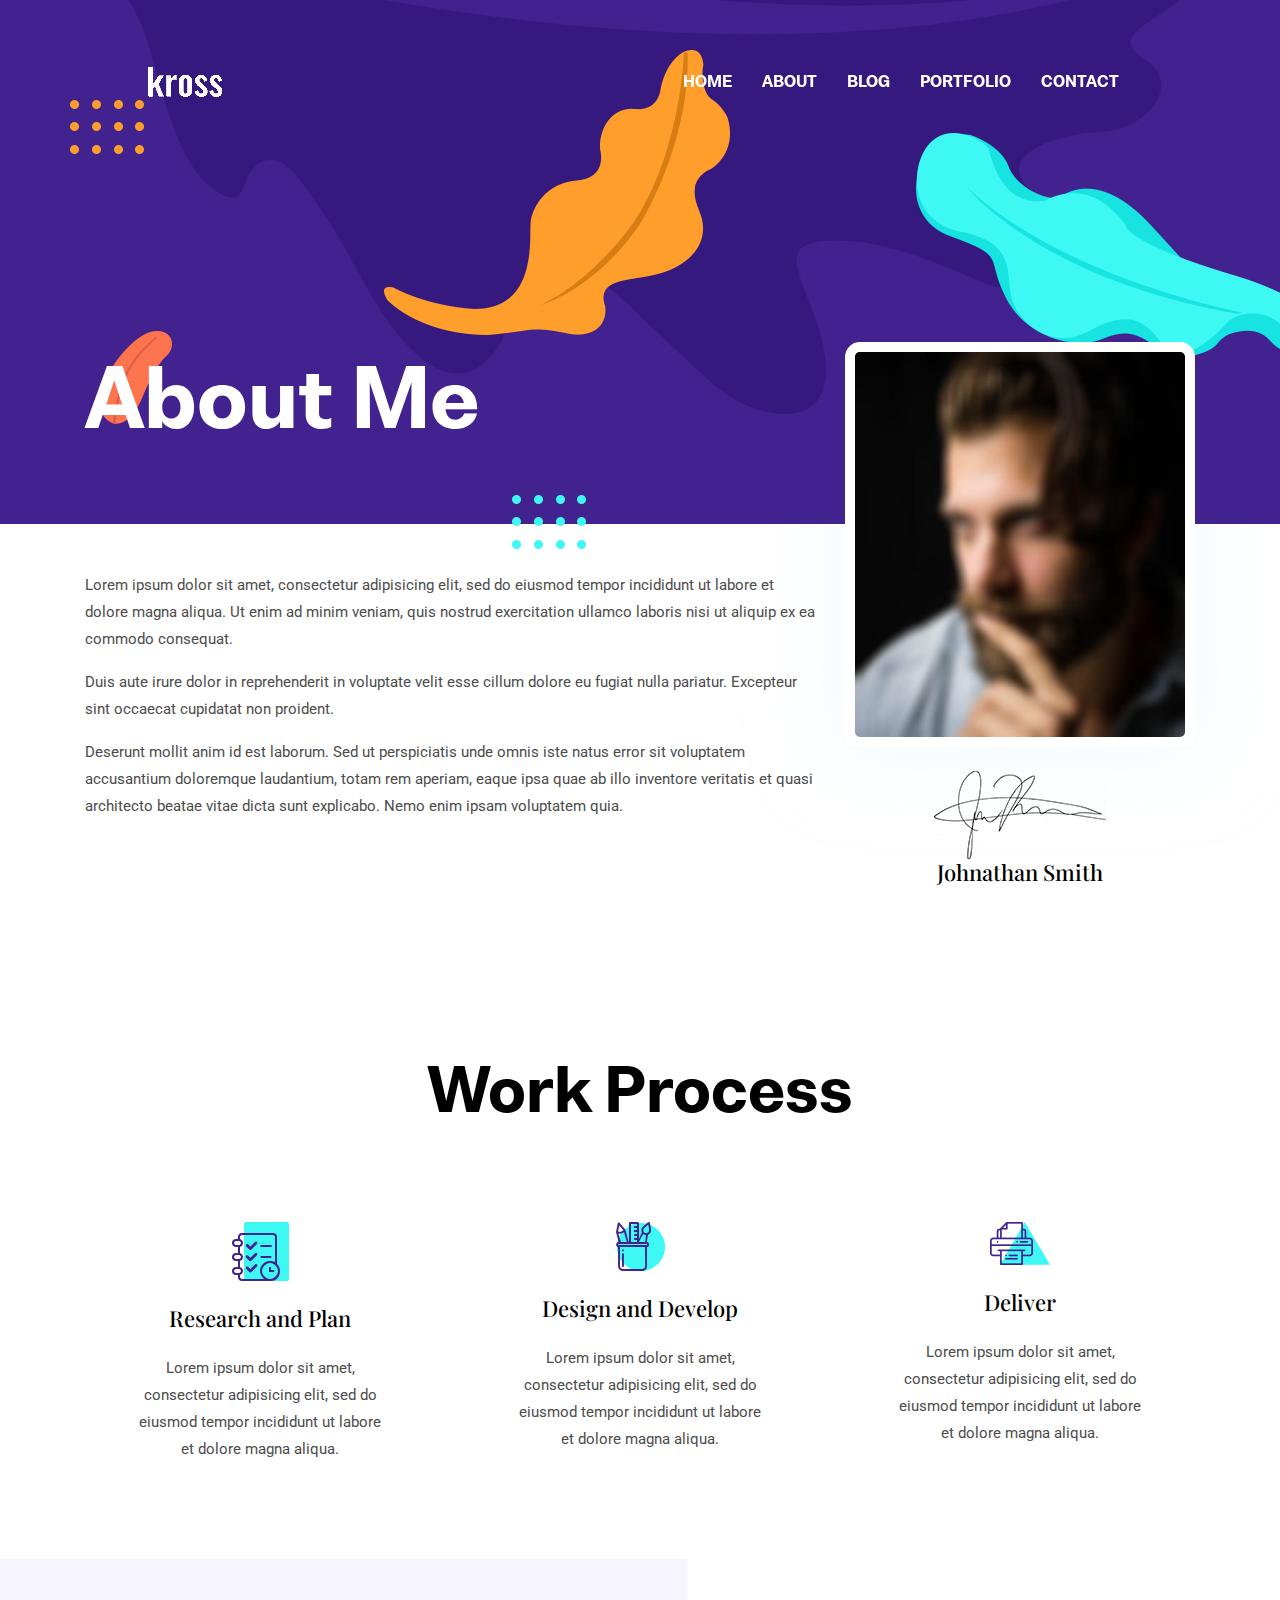
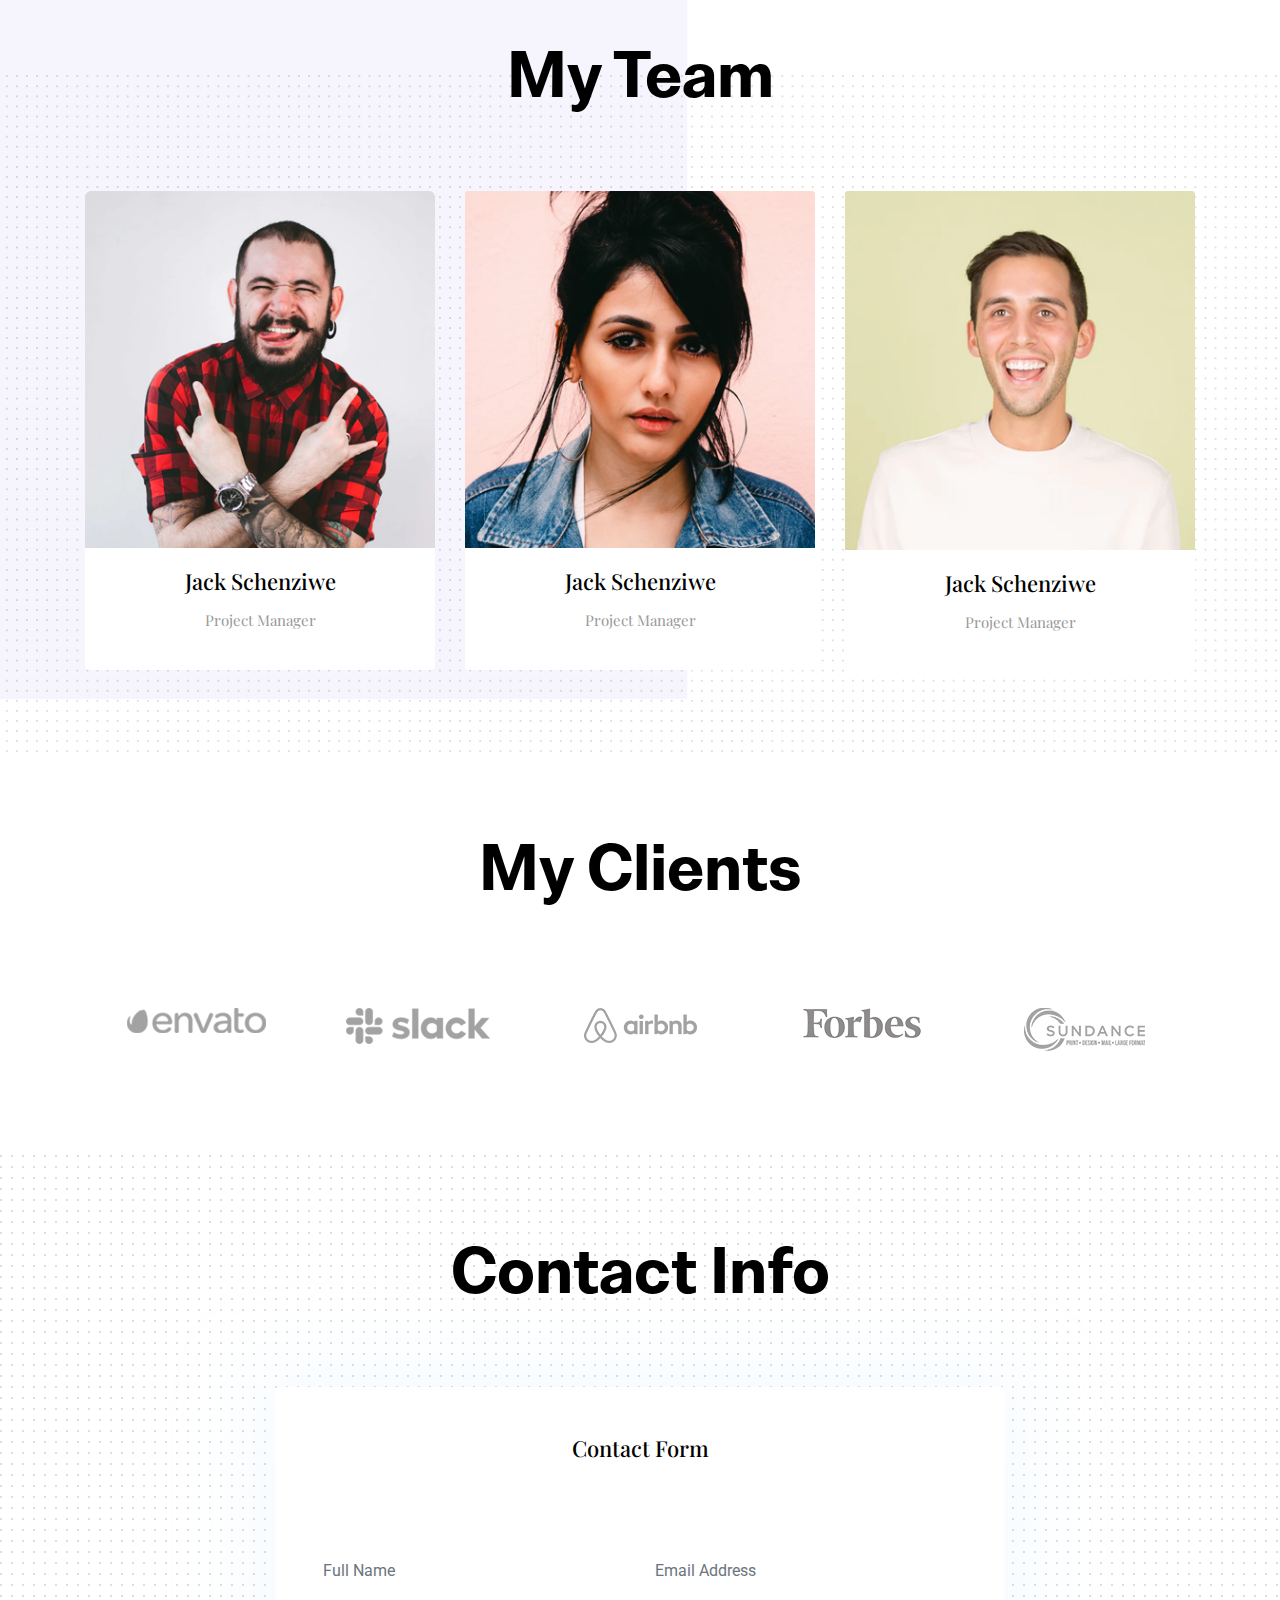
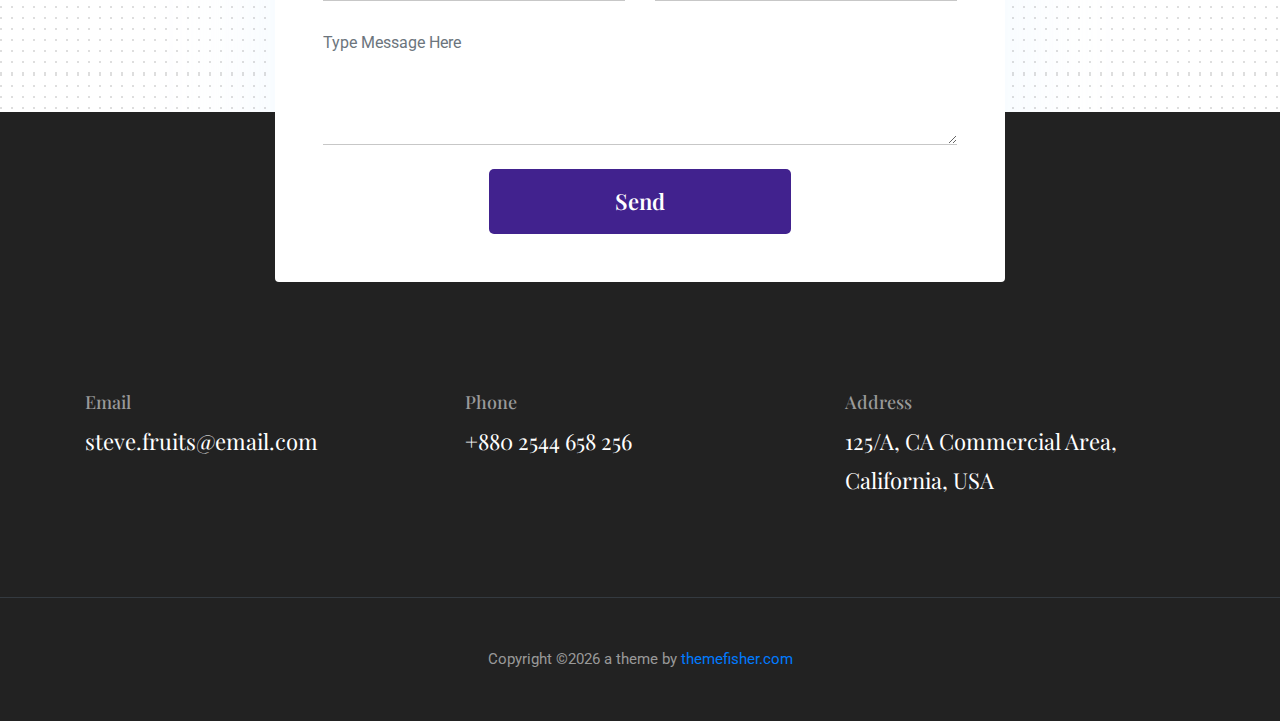
==== about.html @ 5eff5958 "v3" ====
<!DOCTYPE html>
<html lang="zxx">

<head>
  <meta charset="utf-8">
  <title>Portfolio Template</title>

  <!-- mobile responsive meta -->
  <meta name="viewport" content="width=device-width, initial-scale=1">
  <meta name="viewport" content="width=device-width, initial-scale=1, maximum-scale=1">
  
  <!-- ** Plugins Needed for the Project ** -->
  <!-- Bootstrap -->
  <link rel="stylesheet" href="plugins/bootstrap/bootstrap.min.css">
  <!-- slick slider -->
  <link rel="stylesheet" href="plugins/slick/slick.css">
  <!-- themefy-icon -->
  <link rel="stylesheet" href="plugins/themify-icons/themify-icons.css">

  <!-- Main Stylesheet -->
  <link href="css/style.css" rel="stylesheet">
  
  <!--Favicon-->
  <link rel="shortcut icon" href="images/favicon.ico" type="image/x-icon">
  <link rel="icon" href="images/favicon.ico" type="image/x-icon">

</head>

<body>
  

<header class="navigation fixed-top">
  <nav class="navbar navbar-expand-lg navbar-dark">
    <a class="navbar-brand font-tertiary h3" href="index.html"><img src="images/logo.png" alt="Myself"></a>
    <button class="navbar-toggler" type="button" data-toggle="collapse" data-target="#navigation"
      aria-controls="navigation" aria-expanded="false" aria-label="Toggle navigation">
      <span class="navbar-toggler-icon"></span>
    </button>

    <div class="collapse navbar-collapse text-center" id="navigation">
      <ul class="navbar-nav ml-auto">
        <li class="nav-item active">
          <a class="nav-link" href="index.html">Home</a>
        </li>
        <li class="nav-item">
          <a class="nav-link" href="about.html">about</a>
        </li>
        <li class="nav-item">
          <a class="nav-link" href="blog.html">Blog</a>
        </li>
        <li class="nav-item">
          <a class="nav-link" href="portfolio.html">Portfolio</a>
        </li>
        <li class="nav-item">
          <a class="nav-link" href="contact.html">Contact</a>
        </li>
      </ul>
    </div>
  </nav>
</header>

<!-- page title -->
<section class="page-title-alt bg-primary position-relative">
  <div class="container">
    <div class="row">
      <div class="col-12">
        <h1 class="text-white font-tertiary">About Me</h1>
      </div>
    </div>
  </div>
  <!-- background shapes -->
  <img src="images/illustrations/leaf-bg-top.png" alt="illustrations" class="bg-shape-1 w-100">
  <img src="images/illustrations/dots-group-sm.png" alt="illustrations" class="bg-shape-2">
  <img src="images/illustrations/leaf-yellow.png" alt="illustrations" class="bg-shape-3">
  <img src="images/illustrations/leaf-orange.png" alt="illustrations" class="bg-shape-4">
  <img src="images/illustrations/dots-group-cyan.png" alt="illustrations" class="bg-shape-5">
  <img src="images/illustrations/leaf-cyan-lg.png" alt="illustrations" class="bg-shape-6">
</section>
<!-- /page title -->

<!-- about -->
<section class="section pt-5">
  <div class="container">
    <div class="row">
      <div class="col-md-8">
        <p>Lorem ipsum dolor sit amet, consectetur adipisicing elit, sed do eiusmod tempor incididunt ut labore et
          dolore magna aliqua. Ut enim ad minim veniam, quis nostrud exercitation ullamco laboris nisi ut aliquip ex ea
          commodo consequat.</p>
        <p>Duis aute irure dolor in reprehenderit in voluptate velit esse cillum dolore eu fugiat nulla pariatur.
          Excepteur sint occaecat cupidatat non proident.</p>
        <p>Deserunt mollit anim id est laborum. Sed ut perspiciatis unde omnis iste natus error sit voluptatem
          accusantium doloremque laudantium, totam rem aperiam, eaque ipsa quae ab illo inventore veritatis et quasi
          architecto beatae vitae dicta sunt explicabo. Nemo enim ipsam voluptatem quia.</p>
      </div>
      <div class="col-md-4 text-center drag-lg-top">
        <div class="shadow-down mb-4">
          <img src="images/about/author.jpg" alt="author" class="img-fluid w-100 rounded-lg border-thick border-white">
        </div>
        <img src="images/about/signature.png" alt="signature" class="img-fluid">
        <h4>Johnathan Smith</h4>
      </div>
    </div>
  </div>
</section>
<!-- /about -->

<!-- Work Process -->
<section class="section">
  <div class="container">
    <div class="row justify-content-around">
      <div class="col-lg-12 text-center">
        <h2 class="section-title">Work Process</h2>
      </div>
      <div class="col-lg-3 col-md-4 text-center hover-shadow pt-3">
        <div class="">
          <img src="images/icons/plan.png" class="mb-4" alt="icon">
          <h4 class="mb-4">Research and Plan</h4>
          <p>Lorem ipsum dolor sit amet, consectetur adipisicing elit, sed do eiusmod tempor incididunt ut labore et
            dolore magna aliqua.</p>
        </div>
      </div>
      <div class="col-lg-3 col-md-4 text-center hover-shadow pt-3">
        <img src="images/icons/design.png" class="mb-4" alt="icon">
        <h4 class="mb-4">Design and Develop</h4>
        <p>Lorem ipsum dolor sit amet, consectetur adipisicing elit, sed do eiusmod tempor incididunt ut labore et
          dolore magna aliqua.</p>
      </div>
      <div class="col-lg-3 col-md-4 text-center hover-shadow pt-3">
        <img src="images/icons/print.png" class="mb-4" alt="icon">
        <h4 class="mb-4">Deliver</h4>
        <p>Lorem ipsum dolor sit amet, consectetur adipisicing elit, sed do eiusmod tempor incididunt ut labore et
          dolore magna aliqua.</p>
      </div>
    </div>
  </div>
</section>
<!-- ./Work Process -->

<!-- team -->
<section class="section bg-cover" data-background="images/backgrounds/team-bg.png">
  <div class="container">
    <div class="row">
      <div class="col-12 text-center">
        <h2 class="section-title">My Team</h2>
      </div>
      <div class="col-md-4 col-sm-6 mb-4 mb-md-0">
        <div class="card text-center">
          <img src="images/team/member-1.png" class="card-img-top">
          <div class="card-body">
            <h4 class="card-title">Jack Schenziwe</h4>
            <p class="text-light font-secondary">Project Manager</p>
          </div>
        </div>
      </div>
      <div class="col-md-4 col-sm-6 mb-4 mb-md-0">
        <div class="card text-center">
          <img src="images/team/member-2.png" class="card-img-top">
          <div class="card-body">
            <h4 class="card-title">Jack Schenziwe</h4>
            <p class="text-light font-secondary">Project Manager</p>
          </div>
        </div>
      </div>
      <div class="col-md-4 col-sm-6 mb-4 mb-md-0">
        <div class="card text-center">
          <img src="images/team/member-3.png" class="card-img-top">
          <div class="card-body">
            <h4 class="card-title">Jack Schenziwe</h4>
            <p class="text-light font-secondary">Project Manager</p>
          </div>
        </div>
      </div>
    </div>
  </div>
</section>
<!-- /team -->

<!-- clients -->
<section class="section">
  <div class="container">
    <div class="row">
      <div class="col-12 text-center">
        <h2 class="section-title">My Clients</h2>
      </div>
    </div>
    <div class="row">
      <div class="col-12">
        <div class="client-logo-slider d-flex align-items-center">
          <a href="#" class="text-center d-block outline-0 p-4"><img class="d-unset img-fluid"
              src="images/clients-logo/client-logo-1.png" alt="client-logo"></a>
          <a href="#" class="text-center d-block outline-0 p-4"><img class="d-unset img-fluid"
              src="images/clients-logo/client-logo-2.png" alt="client-logo"></a>
          <a href="#" class="text-center d-block outline-0 p-4"><img class="d-unset img-fluid"
              src="images/clients-logo/client-logo-3.png" alt="client-logo"></a>
          <a href="#" class="text-center d-block outline-0 p-4"><img class="d-unset img-fluid"
              src="images/clients-logo/client-logo-4.png" alt="client-logo"></a>
          <a href="#" class="text-center d-block outline-0 p-4"><img class="d-unset img-fluid"
              src="images/clients-logo/client-logo-5.png" alt="client-logo"></a>
          <a href="#" class="text-center d-block outline-0 p-4"><img class="d-unset img-fluid"
              src="images/clients-logo/client-logo-1.png" alt="client-logo"></a>
          <a href="#" class="text-center d-block outline-0 p-4"><img class="d-unset img-fluid"
              src="images/clients-logo/client-logo-2.png" alt="client-logo"></a>
          <a href="#" class="text-center d-block outline-0 p-4"><img class="d-unset img-fluid"
              src="images/clients-logo/client-logo-3.png" alt="client-logo"></a>
          <a href="#" class="text-center d-block outline-0 p-4"><img class="d-unset img-fluid"
              src="images/clients-logo/client-logo-4.png" alt="client-logo"></a>
          <a href="#" class="text-center d-block outline-0 p-4"><img class="d-unset img-fluid"
              src="images/clients-logo/client-logo-5.png" alt="client-logo"></a>
        </div>
      </div>
    </div>
  </div>
</section>
<!-- /clients -->

<!-- contact -->
<section class="section section-on-footer" data-background="images/backgrounds/bg-dots.png">
  <div class="container">
    <div class="row">
      <div class="col-12 text-center">
        <h2 class="section-title">Contact Info</h2>
      </div>
      <div class="col-lg-8 mx-auto">
        <div class="bg-white rounded text-center p-5 shadow-down">
          <h4 class="mb-80">Contact Form</h4>
          <form action="#" class="row">
            <div class="col-md-6">
              <input type="text" id="name" name="name" placeholder="Full Name" class="form-control px-0 mb-4">
            </div>
            <div class="col-md-6">
              <input type="email" id="email" name="email" placeholder="Email Address" class="form-control px-0 mb-4">
            </div>
            <div class="col-12">
              <textarea name="message" id="message" class="form-control px-0 mb-4"
                placeholder="Type Message Here"></textarea>
            </div>
            <div class="col-lg-6 col-10 mx-auto">
              <button class="btn btn-primary w-100">send</button>
            </div>
          </form>
        </div>
      </div>
    </div>
  </div>
</section>
<!-- /contact -->

<!-- footer -->
<footer class="bg-dark footer-section">
  <div class="section">
    <div class="container">
      <div class="row">
        <div class="col-md-4">
          <h5 class="text-light">Email</h5>
          <p class="text-white paragraph-lg font-secondary">steve.fruits@email.com</p>
        </div>
        <div class="col-md-4">
          <h5 class="text-light">Phone</h5>
          <p class="text-white paragraph-lg font-secondary">+880 2544 658 256</p>
        </div>
        <div class="col-md-4">
          <h5 class="text-light">Address</h5>
          <p class="text-white paragraph-lg font-secondary">125/A, CA Commercial Area, California, USA</p>
        </div>
      </div>
    </div>
  </div>
  <div class="border-top text-center border-dark py-5">
    <p class="mb-0 text-light">Copyright ©<script>
        var CurrentYear = new Date().getFullYear()
        document.write(CurrentYear)
      </script> a theme by <a href="themefisher.com">themefisher.com</a></p>
  </div>
</footer>
<!-- /footer -->

<!-- jQuery -->
<script src="plugins/jQuery/jquery.min.js"></script>
<!-- Bootstrap JS -->
<script src="plugins/bootstrap/bootstrap.min.js"></script>
<!-- slick slider -->
<script src="plugins/slick/slick.min.js"></script>
<!-- filter -->
<script src="plugins/shuffle/shuffle.min.js"></script>

<!-- Main Script -->
<script src="js/script.js"></script>

</body>
</html>
---- plugins/themify-icons/themify-icons.css ----
@font-face{font-family:themify;src:url(fonts/themify.eot?-fvbane);src:url(fonts/themify.eot?#iefix-fvbane) format('embedded-opentype'),url(fonts/themify.woff?-fvbane) format('woff'),url(fonts/themify.ttf?-fvbane) format('truetype'),url(fonts/themify.svg?-fvbane#themify) format('svg');font-weight:400;font-style:normal}[class*=" ti-"],[class^=ti-]{font-family:themify;speak:none;font-style:normal;font-weight:400;font-variant:normal;text-transform:none;line-height:1;-webkit-font-smoothing:antialiased;-moz-osx-font-smoothing:grayscale}.ti-wand:before{content:"\e600"}.ti-volume:before{content:"\e601"}.ti-user:before{content:"\e602"}.ti-unlock:before{content:"\e603"}.ti-unlink:before{content:"\e604"}.ti-trash:before{content:"\e605"}.ti-thought:before{content:"\e606"}.ti-target:before{content:"\e607"}.ti-tag:before{content:"\e608"}.ti-tablet:before{content:"\e609"}.ti-star:before{content:"\e60a"}.ti-spray:before{content:"\e60b"}.ti-signal:before{content:"\e60c"}.ti-shopping-cart:before{content:"\e60d"}.ti-shopping-cart-full:before{content:"\e60e"}.ti-settings:before{content:"\e60f"}.ti-search:before{content:"\e610"}.ti-zoom-in:before{content:"\e611"}.ti-zoom-out:before{content:"\e612"}.ti-cut:before{content:"\e613"}.ti-ruler:before{content:"\e614"}.ti-ruler-pencil:before{content:"\e615"}.ti-ruler-alt:before{content:"\e616"}.ti-bookmark:before{content:"\e617"}.ti-bookmark-alt:before{content:"\e618"}.ti-reload:before{content:"\e619"}.ti-plus:before{content:"\e61a"}.ti-pin:before{content:"\e61b"}.ti-pencil:before{content:"\e61c"}.ti-pencil-alt:before{content:"\e61d"}.ti-paint-roller:before{content:"\e61e"}.ti-paint-bucket:before{content:"\e61f"}.ti-na:before{content:"\e620"}.ti-mobile:before{content:"\e621"}.ti-minus:before{content:"\e622"}.ti-medall:before{content:"\e623"}.ti-medall-alt:before{content:"\e624"}.ti-marker:before{content:"\e625"}.ti-marker-alt:before{content:"\e626"}.ti-arrow-up:before{content:"\e627"}.ti-arrow-right:before{content:"\e628"}.ti-arrow-left:before{content:"\e629"}.ti-arrow-down:before{content:"\e62a"}.ti-lock:before{content:"\e62b"}.ti-location-arrow:before{content:"\e62c"}.ti-link:before{content:"\e62d"}.ti-layout:before{content:"\e62e"}.ti-layers:before{content:"\e62f"}.ti-layers-alt:before{content:"\e630"}.ti-key:before{content:"\e631"}.ti-import:before{content:"\e632"}.ti-image:before{content:"\e633"}.ti-heart:before{content:"\e634"}.ti-heart-broken:before{content:"\e635"}.ti-hand-stop:before{content:"\e636"}.ti-hand-open:before{content:"\e637"}.ti-hand-drag:before{content:"\e638"}.ti-folder:before{content:"\e639"}.ti-flag:before{content:"\e63a"}.ti-flag-alt:before{content:"\e63b"}.ti-flag-alt-2:before{content:"\e63c"}.ti-eye:before{content:"\e63d"}.ti-export:before{content:"\e63e"}.ti-exchange-vertical:before{content:"\e63f"}.ti-desktop:before{content:"\e640"}.ti-cup:before{content:"\e641"}.ti-crown:before{content:"\e642"}.ti-comments:before{content:"\e643"}.ti-comment:before{content:"\e644"}.ti-comment-alt:before{content:"\e645"}.ti-close:before{content:"\e646"}.ti-clip:before{content:"\e647"}.ti-angle-up:before{content:"\e648"}.ti-angle-right:before{content:"\e649"}.ti-angle-left:before{content:"\e64a"}.ti-angle-down:before{content:"\e64b"}.ti-check:before{content:"\e64c"}.ti-check-box:before{content:"\e64d"}.ti-camera:before{content:"\e64e"}.ti-announcement:before{content:"\e64f"}.ti-brush:before{content:"\e650"}.ti-briefcase:before{content:"\e651"}.ti-bolt:before{content:"\e652"}.ti-bolt-alt:before{content:"\e653"}.ti-blackboard:before{content:"\e654"}.ti-bag:before{content:"\e655"}.ti-move:before{content:"\e656"}.ti-arrows-vertical:before{content:"\e657"}.ti-arrows-horizontal:before{content:"\e658"}.ti-fullscreen:before{content:"\e659"}.ti-arrow-top-right:before{content:"\e65a"}.ti-arrow-top-left:before{content:"\e65b"}.ti-arrow-circle-up:before{content:"\e65c"}.ti-arrow-circle-right:before{content:"\e65d"}.ti-arrow-circle-left:before{content:"\e65e"}.ti-arrow-circle-down:before{content:"\e65f"}.ti-angle-double-up:before{content:"\e660"}.ti-angle-double-right:before{content:"\e661"}.ti-angle-double-left:before{content:"\e662"}.ti-angle-double-down:before{content:"\e663"}.ti-zip:before{content:"\e664"}.ti-world:before{content:"\e665"}.ti-wheelchair:before{content:"\e666"}.ti-view-list:before{content:"\e667"}.ti-view-list-alt:before{content:"\e668"}.ti-view-grid:before{content:"\e669"}.ti-uppercase:before{content:"\e66a"}.ti-upload:before{content:"\e66b"}.ti-underline:before{content:"\e66c"}.ti-truck:before{content:"\e66d"}.ti-timer:before{content:"\e66e"}.ti-ticket:before{content:"\e66f"}.ti-thumb-up:before{content:"\e670"}.ti-thumb-down:before{content:"\e671"}.ti-text:before{content:"\e672"}.ti-stats-up:before{content:"\e673"}.ti-stats-down:before{content:"\e674"}.ti-split-v:before{content:"\e675"}.ti-split-h:before{content:"\e676"}.ti-smallcap:before{content:"\e677"}.ti-shine:before{content:"\e678"}.ti-shift-right:before{content:"\e679"}.ti-shift-left:before{content:"\e67a"}.ti-shield:before{content:"\e67b"}.ti-notepad:before{content:"\e67c"}.ti-server:before{content:"\e67d"}.ti-quote-right:before{content:"\e67e"}.ti-quote-left:before{content:"\e67f"}.ti-pulse:before{content:"\e680"}.ti-printer:before{content:"\e681"}.ti-power-off:before{content:"\e682"}.ti-plug:before{content:"\e683"}.ti-pie-chart:before{content:"\e684"}.ti-paragraph:before{content:"\e685"}.ti-panel:before{content:"\e686"}.ti-package:before{content:"\e687"}.ti-music:before{content:"\e688"}.ti-music-alt:before{content:"\e689"}.ti-mouse:before{content:"\e68a"}.ti-mouse-alt:before{content:"\e68b"}.ti-money:before{content:"\e68c"}.ti-microphone:before{content:"\e68d"}.ti-menu:before{content:"\e68e"}.ti-menu-alt:before{content:"\e68f"}.ti-map:before{content:"\e690"}.ti-map-alt:before{content:"\e691"}.ti-loop:before{content:"\e692"}.ti-location-pin:before{content:"\e693"}.ti-list:before{content:"\e694"}.ti-light-bulb:before{content:"\e695"}.ti-Italic:before{content:"\e696"}.ti-info:before{content:"\e697"}.ti-infinite:before{content:"\e698"}.ti-id-badge:before{content:"\e699"}.ti-hummer:before{content:"\e69a"}.ti-home:before{content:"\e69b"}.ti-help:before{content:"\e69c"}.ti-headphone:before{content:"\e69d"}.ti-harddrives:before{content:"\e69e"}.ti-harddrive:before{content:"\e69f"}.ti-gift:before{content:"\e6a0"}.ti-game:before{content:"\e6a1"}.ti-filter:before{content:"\e6a2"}.ti-files:before{content:"\e6a3"}.ti-file:before{content:"\e6a4"}.ti-eraser:before{content:"\e6a5"}.ti-envelope:before{content:"\e6a6"}.ti-download:before{content:"\e6a7"}.ti-direction:before{content:"\e6a8"}.ti-direction-alt:before{content:"\e6a9"}.ti-dashboard:before{content:"\e6aa"}.ti-control-stop:before{content:"\e6ab"}.ti-control-shuffle:before{content:"\e6ac"}.ti-control-play:before{content:"\e6ad"}.ti-control-pause:before{content:"\e6ae"}.ti-control-forward:before{content:"\e6af"}.ti-control-backward:before{content:"\e6b0"}.ti-cloud:before{content:"\e6b1"}.ti-cloud-up:before{content:"\e6b2"}.ti-cloud-down:before{content:"\e6b3"}.ti-clipboard:before{content:"\e6b4"}.ti-car:before{content:"\e6b5"}.ti-calendar:before{content:"\e6b6"}.ti-book:before{content:"\e6b7"}.ti-bell:before{content:"\e6b8"}.ti-basketball:before{content:"\e6b9"}.ti-bar-chart:before{content:"\e6ba"}.ti-bar-chart-alt:before{content:"\e6bb"}.ti-back-right:before{content:"\e6bc"}.ti-back-left:before{content:"\e6bd"}.ti-arrows-corner:before{content:"\e6be"}.ti-archive:before{content:"\e6bf"}.ti-anchor:before{content:"\e6c0"}.ti-align-right:before{content:"\e6c1"}.ti-align-left:before{content:"\e6c2"}.ti-align-justify:before{content:"\e6c3"}.ti-align-center:before{content:"\e6c4"}.ti-alert:before{content:"\e6c5"}.ti-alarm-clock:before{content:"\e6c6"}.ti-agenda:before{content:"\e6c7"}.ti-write:before{content:"\e6c8"}.ti-window:before{content:"\e6c9"}.ti-widgetized:before{content:"\e6ca"}.ti-widget:before{content:"\e6cb"}.ti-widget-alt:before{content:"\e6cc"}.ti-wallet:before{content:"\e6cd"}.ti-video-clapper:before{content:"\e6ce"}.ti-video-camera:before{content:"\e6cf"}.ti-vector:before{content:"\e6d0"}.ti-themify-logo:before{content:"\e6d1"}.ti-themify-favicon:before{content:"\e6d2"}.ti-themify-favicon-alt:before{content:"\e6d3"}.ti-support:before{content:"\e6d4"}.ti-stamp:before{content:"\e6d5"}.ti-split-v-alt:before{content:"\e6d6"}.ti-slice:before{content:"\e6d7"}.ti-shortcode:before{content:"\e6d8"}.ti-shift-right-alt:before{content:"\e6d9"}.ti-shift-left-alt:before{content:"\e6da"}.ti-ruler-alt-2:before{content:"\e6db"}.ti-receipt:before{content:"\e6dc"}.ti-pin2:before{content:"\e6dd"}.ti-pin-alt:before{content:"\e6de"}.ti-pencil-alt2:before{content:"\e6df"}.ti-palette:before{content:"\e6e0"}.ti-more:before{content:"\e6e1"}.ti-more-alt:before{content:"\e6e2"}.ti-microphone-alt:before{content:"\e6e3"}.ti-magnet:before{content:"\e6e4"}.ti-line-double:before{content:"\e6e5"}.ti-line-dotted:before{content:"\e6e6"}.ti-line-dashed:before{content:"\e6e7"}.ti-layout-width-full:before{content:"\e6e8"}.ti-layout-width-default:before{content:"\e6e9"}.ti-layout-width-default-alt:before{content:"\e6ea"}.ti-layout-tab:before{content:"\e6eb"}.ti-layout-tab-window:before{content:"\e6ec"}.ti-layout-tab-v:before{content:"\e6ed"}.ti-layout-tab-min:before{content:"\e6ee"}.ti-layout-slider:before{content:"\e6ef"}.ti-layout-slider-alt:before{content:"\e6f0"}.ti-layout-sidebar-right:before{content:"\e6f1"}.ti-layout-sidebar-none:before{content:"\e6f2"}.ti-layout-sidebar-left:before{content:"\e6f3"}.ti-layout-placeholder:before{content:"\e6f4"}.ti-layout-menu:before{content:"\e6f5"}.ti-layout-menu-v:before{content:"\e6f6"}.ti-layout-menu-separated:before{content:"\e6f7"}.ti-layout-menu-full:before{content:"\e6f8"}.ti-layout-media-right-alt:before{content:"\e6f9"}.ti-layout-media-right:before{content:"\e6fa"}.ti-layout-media-overlay:before{content:"\e6fb"}.ti-layout-media-overlay-alt:before{content:"\e6fc"}.ti-layout-media-overlay-alt-2:before{content:"\e6fd"}.ti-layout-media-left-alt:before{content:"\e6fe"}.ti-layout-media-left:before{content:"\e6ff"}.ti-layout-media-center-alt:before{content:"\e700"}.ti-layout-media-center:before{content:"\e701"}.ti-layout-list-thumb:before{content:"\e702"}.ti-layout-list-thumb-alt:before{content:"\e703"}.ti-layout-list-post:before{content:"\e704"}.ti-layout-list-large-image:before{content:"\e705"}.ti-layout-line-solid:before{content:"\e706"}.ti-layout-grid4:before{content:"\e707"}.ti-layout-grid3:before{content:"\e708"}.ti-layout-grid2:before{content:"\e709"}.ti-layout-grid2-thumb:before{content:"\e70a"}.ti-layout-cta-right:before{content:"\e70b"}.ti-layout-cta-left:before{content:"\e70c"}.ti-layout-cta-center:before{content:"\e70d"}.ti-layout-cta-btn-right:before{content:"\e70e"}.ti-layout-cta-btn-left:before{content:"\e70f"}.ti-layout-column4:before{content:"\e710"}.ti-layout-column3:before{content:"\e711"}.ti-layout-column2:before{content:"\e712"}.ti-layout-accordion-separated:before{content:"\e713"}.ti-layout-accordion-merged:before{content:"\e714"}.ti-layout-accordion-list:before{content:"\e715"}.ti-ink-pen:before{content:"\e716"}.ti-info-alt:before{content:"\e717"}.ti-help-alt:before{content:"\e718"}.ti-headphone-alt:before{content:"\e719"}.ti-hand-point-up:before{content:"\e71a"}.ti-hand-point-right:before{content:"\e71b"}.ti-hand-point-left:before{content:"\e71c"}.ti-hand-point-down:before{content:"\e71d"}.ti-gallery:before{content:"\e71e"}.ti-face-smile:before{content:"\e71f"}.ti-face-sad:before{content:"\e720"}.ti-credit-card:before{content:"\e721"}.ti-control-skip-forward:before{content:"\e722"}.ti-control-skip-backward:before{content:"\e723"}.ti-control-record:before{content:"\e724"}.ti-control-eject:before{content:"\e725"}.ti-comments-smiley:before{content:"\e726"}.ti-brush-alt:before{content:"\e727"}.ti-youtube:before{content:"\e728"}.ti-vimeo:before{content:"\e729"}.ti-twitter:before{content:"\e72a"}.ti-time:before{content:"\e72b"}.ti-tumblr:before{content:"\e72c"}.ti-skype:before{content:"\e72d"}.ti-share:before{content:"\e72e"}.ti-share-alt:before{content:"\e72f"}.ti-rocket:before{content:"\e730"}.ti-pinterest:before{content:"\e731"}.ti-new-window:before{content:"\e732"}.ti-microsoft:before{content:"\e733"}.ti-list-ol:before{content:"\e734"}.ti-linkedin:before{content:"\e735"}.ti-layout-sidebar-2:before{content:"\e736"}.ti-layout-grid4-alt:before{content:"\e737"}.ti-layout-grid3-alt:before{content:"\e738"}.ti-layout-grid2-alt:before{content:"\e739"}.ti-layout-column4-alt:before{content:"\e73a"}.ti-layout-column3-alt:before{content:"\e73b"}.ti-layout-column2-alt:before{content:"\e73c"}.ti-instagram:before{content:"\e73d"}.ti-google:before{content:"\e73e"}.ti-github:before{content:"\e73f"}.ti-flickr:before{content:"\e740"}.ti-facebook:before{content:"\e741"}.ti-dropbox:before{content:"\e742"}.ti-dribbble:before{content:"\e743"}.ti-apple:before{content:"\e744"}.ti-android:before{content:"\e745"}.ti-save:before{content:"\e746"}.ti-save-alt:before{content:"\e747"}.ti-yahoo:before{content:"\e748"}.ti-wordpress:before{content:"\e749"}.ti-vimeo-alt:before{content:"\e74a"}.ti-twitter-alt:before{content:"\e74b"}.ti-tumblr-alt:before{content:"\e74c"}.ti-trello:before{content:"\e74d"}.ti-stack-overflow:before{content:"\e74e"}.ti-soundcloud:before{content:"\e74f"}.ti-sharethis:before{content:"\e750"}.ti-sharethis-alt:before{content:"\e751"}.ti-reddit:before{content:"\e752"}.ti-pinterest-alt:before{content:"\e753"}.ti-microsoft-alt:before{content:"\e754"}.ti-linux:before{content:"\e755"}.ti-jsfiddle:before{content:"\e756"}.ti-joomla:before{content:"\e757"}.ti-html5:before{content:"\e758"}.ti-flickr-alt:before{content:"\e759"}.ti-email:before{content:"\e75a"}.ti-drupal:before{content:"\e75b"}.ti-dropbox-alt:before{content:"\e75c"}.ti-css3:before{content:"\e75d"}.ti-rss:before{content:"\e75e"}.ti-rss-alt:before{content:"\e75f"}
---- css/style.css ----
/*!------------------------------------------------------------------
[MAIN STYLESHEET]

PROJECT:	Project Name
VERSION:	Versoin Number
-------------------------------------------------------------------*/
/*------------------------------------------------------------------
[TABLE OF CONTENTS]
-------------------------------------------------------------------*/
/*  typography */
@import url("https://fonts.googleapis.com/css?family=Playfair+Display:400,700|Roboto:300,400,500,700");
@font-face {
  font-family: 'BwNistaInt-xBd';
  src: url("../plugins/fonts/BwNistaInt-xBd.woff") format("woff");
  font-style: normal;
  font-display: swap;
}

body {
  line-height: 1.2;
  font-family: "Roboto", sans-serif;
  -webkit-font-smoothing: antialiased;
  font-size: 15px;
  color: #4c4c4c;
}

p, .paragraph {
  font-weight: 400;
  color: #4c4c4c;
  font-size: 15px;
  line-height: 1.8;
  font-family: "Roboto", sans-serif;
}

p-lg, .paragraph-lg {
  font-size: 22px;
}

h1, h2, h3, h4, h5, h6 {
  color: #000;
  font-family: "Playfair Display", serif;
  line-height: 1.2;
}

h1, .h1 {
  font-size: 80px;
}

@media (max-width: 991px) {
  h1, .h1 {
    font-size: 65px;
  }
}

h2, .h2 {
  font-size: 60px;
}

@media (max-width: 991px) {
  h2, .h2 {
    font-size: 50px;
  }
}

h3, .h3 {
  font-size: 40px;
}

h4, .h4 {
  font-size: 22px;
}

h5, .h5 {
  font-size: 18px;
}

h6, .h6 {
  font-size: 14px;
}

/* Button style */
.btn {
  font-size: 22px;
  font-family: "Playfair Display", serif;
  text-transform: capitalize;
  padding: 16px 44px;
  border-radius: 5px;
  font-weight: 600;
  border: 0;
  position: relative;
  z-index: 1;
  transition: .2s ease;
}

.btn:focus {
  outline: 0;
  box-shadow: none !important;
}

.btn:active {
  box-shadow: none;
}

.btn-sm {
  font-size: 15px;
  padding: 10px 30px;
}

.btn-xs {
  padding: 5px 10px;
  font-size: 15px;
}

.btn-primary {
  background: #41228e;
  color: #fff;
}

.btn-primary:active {
  background: #542cb7 !important;
}

.btn-primary:hover {
  background: #542cb7;
}

.btn-primary.focus, .btn-primary.active {
  background: #542cb7 !important;
  box-shadow: none !important;
}

.btn-transparent {
  background: transparent;
  color: #41228e;
  font-weight: bold;
}

.btn-transparent:active, .btn-transparent:hover {
  color: #41228e;
}

body {
  background-color: #fff;
  overflow-x: hidden;
}

::-moz-selection {
  background: #542cb7;
  color: #fff;
}

::selection {
  background: #542cb7;
  color: #fff;
}

/* preloader */
.preloader {
  position: fixed;
  top: 0;
  left: 0;
  right: 0;
  bottom: 0;
  background-color: #fff;
  z-index: 999;
  display: flex;
  align-items: center;
  justify-content: center;
}

ol,
ul {
  list-style-type: none;
  margin: 0px;
}

img {
  vertical-align: middle;
  border: 0;
}

a,
a:hover,
a:focus {
  text-decoration: none;
}

a,
button,
select {
  cursor: pointer;
  transition: .2s ease;
}

a:focus,
button:focus,
select:focus {
  outline: 0;
}

a.text-dark:hover {
  color: #41228e !important;
}

a:hover {
  color: #41228e;
}

.slick-slide {
  outline: 0;
}

.section {
  padding-top: 80px;
  padding-bottom: 80px;
}

.section-title {
  margin-bottom: 80px;
  font-family: "BwNistaInt-xBd";
}

.bg-cover {
  background-size: cover;
  background-position: center center;
  background-repeat: no-repeat;
}

/* overlay */
.overlay {
  position: relative;
}

.overlay::before {
  position: absolute;
  content: '';
  height: 100%;
  width: 100%;
  top: 0;
  left: 0;
  background: #000;
  opacity: .5;
}

.outline-0 {
  outline: 0 !important;
}

.d-unset {
  display: unset !important;
}

.bg-primary {
  background: #41228e !important;
}

.bg-gray {
  background: #eaeaea !important;
}

.text-primary {
  color: #41228e !important;
}

.text-color {
  color: #4c4c4c;
}

.text-dark {
  color: #000 !important;
}

.text-light {
  color: #999999 !important;
}

.mb-10 {
  margin-bottom: 10px !important;
}

.mb-20 {
  margin-bottom: 20px !important;
}

.mb-30 {
  margin-bottom: 30px !important;
}

.mb-40 {
  margin-bottom: 40px !important;
}

.mb-50 {
  margin-bottom: 50px !important;
}

.mb-60 {
  margin-bottom: 60px !important;
}

.mb-70 {
  margin-bottom: 70px !important;
}

.mb-80 {
  margin-bottom: 80px !important;
}

.mb-90 {
  margin-bottom: 90px !important;
}

.mb-100 {
  margin-bottom: 100px !important;
}

.zindex-1 {
  z-index: 1;
}

.rounded-lg {
  border-radius: 15px;
}

.overflow-hidden {
  overflow: hidden;
}

.font-secondary {
  font-family: "Playfair Display", serif !important;
}

.font-tertiary {
  font-family: "BwNistaInt-xBd" !important;
}

.shadow {
  box-shadow: 0px 18px 39.1px 6.9px rgba(224, 241, 255, 0.34) !important;
}

.bg-dark {
  background-color: #222222 !important;
}

/* icon */
.icon {
  font-size: 45px;
}

.icon-bg {
  height: 100px;
  width: 100px;
  line-height: 100px;
  text-align: center;
}

.icon-light {
  color: #c8d5ef;
}

/* /icon */
/* slick slider */
.slick-dots {
  text-align: center;
  padding-left: 0;
}

.slick-dots li {
  display: inline-block;
  margin: 2px;
}

.slick-dots li.slick-active button {
  background: #fff;
  width: 25px;
}

.slick-dots li button {
  height: 6px;
  width: 12px;
  background: rgba(255, 255, 255, 0.5);
  color: transparent;
  border-radius: 10px;
  overflow: hidden;
  transition: .2s ease;
  border: 0;
}

/* /slick slider */
/* form */
.form-control {
  border: 0;
  border-radius: 0;
  border-bottom: 1px solid #c7c7c7;
  height: 60px;
}

.form-control:focus {
  border-color: #41228e;
  outline: 0;
  box-shadow: none !important;
}

textarea.form-control {
  height: 120px;
}

/* /form */
/* card */
.card {
  border: 0;
}

.card-header {
  border: 0;
}

.card-footer {
  border: 0;
}

/* /card */
.navigation {
  padding: 40px 130px;
  transition: .3s ease;
}

.navigation.nav-bg {
  background-color: #41228e;
  padding: 15px 100px;
}

@media (max-width: 991px) {
  .navigation.nav-bg {
    padding: 15px 20px;
  }
}

@media (max-width: 991px) {
  .navigation {
    padding: 20px;
    background: #41228e;
  }
}

.navbar .nav-item .nav-link {
  font-family: "BwNistaInt-xBd";
  text-transform: uppercase;
  padding: 15px;
}

.navbar .nav-item.active {
  font-weight: bold;
}

.navbar-dark .navbar-nav .nav-link {
  color: #fff;
}

.hero-area {
  padding: 300px 0 200px;
  position: relative;
}

@media (max-width: 767px) {
  .hero-area {
    padding: 250px 0 150px;
    overflow: hidden;
  }
}

.hero-area h1 {
  position: relative;
  z-index: 2;
}

.layer {
  position: absolute;
  z-index: 1;
}

#l1 {
  bottom: 0;
  left: 0;
}

#l2 {
  top: 190px;
  left: -250px;
}

#l3 {
  top: 200px;
  left: 40%;
}

#l4 {
  top: 200px;
  right: 40%;
}

#l5 {
  top: 100px;
  right: -150px;
}

#l6 {
  bottom: -20px;
  left: 10%;
}

#l7 {
  bottom: 100px;
  left: 20%;
}

#l8 {
  bottom: 160px;
  right: 45%;
}

#l9 {
  bottom: 100px;
  right: -10px;
}

.layer-bg {
  position: absolute;
  bottom: 0;
  left: 0;
}

/* skills */
.progress-wrapper {
  height: 130px;
  overflow: hidden;
}

.wave {
  position: absolute;
  width: 100%;
  height: 100%;
}

.wave::before, .wave::after {
  content: "";
  position: absolute;
  width: 800px;
  height: 800px;
  bottom: 0;
  left: 50%;
  background-color: rgba(255, 255, 255, 0.4);
  border-radius: 45%;
  -webkit-transform: translateX(-50%) rotate(0);
          transform: translateX(-50%) rotate(0);
  -webkit-animation: rotate 6s linear infinite;
          animation: rotate 6s linear infinite;
  z-index: 10;
}

.wave::after {
  border-radius: 47%;
  background-color: rgba(255, 255, 255, 0.9);
  -webkit-transform: translateX(-50%) rotate(0);
          transform: translateX(-50%) rotate(0);
  -webkit-animation: rotate 10s linear -5s infinite;
          animation: rotate 10s linear -5s infinite;
  z-index: 20;
}

@-webkit-keyframes rotate {
  50% {
    -webkit-transform: translateX(-50%) rotate(180deg);
            transform: translateX(-50%) rotate(180deg);
  }
  100% {
    -webkit-transform: translateX(-50%) rotate(360deg);
            transform: translateX(-50%) rotate(360deg);
  }
}

@keyframes rotate {
  50% {
    -webkit-transform: translateX(-50%) rotate(180deg);
            transform: translateX(-50%) rotate(180deg);
  }
  100% {
    -webkit-transform: translateX(-50%) rotate(360deg);
            transform: translateX(-50%) rotate(360deg);
  }
}

/* /skills */
/* education */
.edu-bg-image {
  position: absolute;
  left: 0;
  top: -300px;
  z-index: -1;
}

/* /education */
/* service */
.hover-bg-primary {
  transition: .3s ease;
}

.hover-bg-primary:hover {
  background: #41228e;
}

.hover-bg-primary:hover * {
  color: #fff;
}

.active-bg-primary {
  transition: .3s ease;
  background: #41228e;
}

.active-bg-primary * {
  color: #fff;
}

.hover-shadow {
  transition: .2s ease;
}

.hover-shadow:hover {
  box-shadow: 0px 18px 40px 8px rgba(224, 241, 255, 0.54) !important;
}

/* /service */
/* portfolio */
.hover-wrapper {
  overflow: hidden;
}

.hover-wrapper img {
  transition: .3s ease;
  -webkit-transform: scale(1.1);
          transform: scale(1.1);
}

.hover-wrapper:hover img {
  -webkit-transform: scale(1);
          transform: scale(1);
}

.hover-wrapper:hover .hover-overlay {
  opacity: 1;
  visibility: visible;
}

.hover-overlay {
  position: absolute;
  height: 100%;
  width: 100%;
  border-radius: inherit;
  top: 0;
  left: 0;
  background: rgba(0, 0, 0, 0.3);
  opacity: 0;
  visibility: hidden;
  transition: .3s ease;
}

.hover-content {
  position: absolute;
  top: 50%;
  -webkit-transform: translateY(-50%);
          transform: translateY(-50%);
  left: 0;
  right: 0;
  text-align: center;
}

/* /portfolio */
/* testimonial */
.testimonial-content strong {
  color: #2bfdff;
  font-weight: normal;
}

.testimonial-bg-shapes .container {
  position: relative;
  z-index: 1;
}

.testimonial-bg-shapes .bg-map {
  position: absolute;
  left: 50%;
  top: 50%;
  -webkit-transform: translate(-50%, -50%);
          transform: translate(-50%, -50%);
}

.testimonial-bg-shapes .bg-shape-1 {
  position: absolute;
  left: 100px;
  top: -50px;
}

.testimonial-bg-shapes .bg-shape-2 {
  position: absolute;
  right: 150px;
  top: 50px;
}

.testimonial-bg-shapes .bg-shape-3 {
  position: absolute;
  right: 50px;
  top: 200px;
}

.testimonial-bg-shapes .bg-shape-4 {
  position: absolute;
  left: 100px;
  bottom: 200px;
}

.testimonial-bg-shapes .bg-shape-5 {
  position: absolute;
  right: 200px;
  bottom: -50px;
}

/* /testimonial */
/* footer */
.footer-section {
  padding-top: 200px;
}

.section-on-footer {
  margin-bottom: -250px;
}

.shadow-down {
  position: relative;
}

.shadow-down::before {
  position: absolute;
  content: "";
  box-shadow: 0px 0px 80.75px 14.25px rgba(224, 241, 255, 0.34);
  height: 100%;
  width: 100%;
  left: 0;
  top: 0;
  z-index: -1;
}

/* /footer */
.card-lg {
  flex-direction: row-reverse;
  align-items: center;
}

@media (max-width: 991px) {
  .card-lg {
    flex-direction: column;
  }
}

blockquote {
  display: inline-block;
  padding: 10px 20px;
  background: #eaeaea;
  border-left: 2px solid #41228e;
  font-style: italic;
  font-size: 22px;
}

.content * {
  margin-bottom: 20px;
}

.content strong {
  font-family: "Playfair Display", serif;
  font-size: 22px;
  font-weight: normal;
  color: #000;
  display: inherit;
  line-height: 1.5;
}

.page-title-alt {
  padding: 350px 0 70px;
}

.border-thick {
  border: 10px solid;
}

.drag-lg-top {
  margin-top: -230px;
}

@media (max-width: 991px) {
  .drag-lg-top {
    margin-top: 0;
  }
}

.page-title-alt .container {
  position: relative;
  z-index: 1;
}

.page-title-alt .bg-shape-1 {
  position: absolute;
  left: 0;
  top: 0;
}

.page-title-alt .bg-shape-2 {
  position: absolute;
  left: 70px;
  top: 100px;
}

.page-title-alt .bg-shape-3 {
  position: absolute;
  left: 30%;
  top: 50px;
  -webkit-transform: rotate(180deg);
          transform: rotate(180deg);
}

.page-title-alt .bg-shape-4 {
  position: absolute;
  left: 100px;
  bottom: 100px;
}

.page-title-alt .bg-shape-5 {
  position: absolute;
  left: 40%;
  bottom: -25px;
}

.page-title-alt .bg-shape-6 {
  position: absolute;
  bottom: 100px;
  right: -100px;
}

.page-title {
  padding: 250px 0 150px;
}

.page-title .container {
  position: relative;
  z-index: 1;
}

.page-title .bg-shape-1 {
  position: absolute;
  left: 0;
  bottom: 0;
  width: 100%;
}

.page-title .bg-shape-2 {
  position: absolute;
  left: -20px;
  top: -10px;
}

.page-title .bg-shape-3 {
  position: absolute;
  left: 10%;
  top: 100px;
}

.page-title .bg-shape-4 {
  position: absolute;
  left: 50%;
  top: -20px;
}

.page-title .bg-shape-5 {
  position: absolute;
  left: 90px;
  bottom: -50px;
  -webkit-transform: rotate(180deg);
          transform: rotate(180deg);
}

.page-title .bg-shape-6 {
  position: absolute;
  right: 20%;
  bottom: -20px;
}

.page-title .bg-shape-7 {
  position: absolute;
  right: -220px;
  bottom: -100px;
}

.filter-controls li {
  cursor: pointer;
}

.filter-controls li.active {
  font-weight: bold;
}

/*# sourceMappingURL=maps/style.css.map */
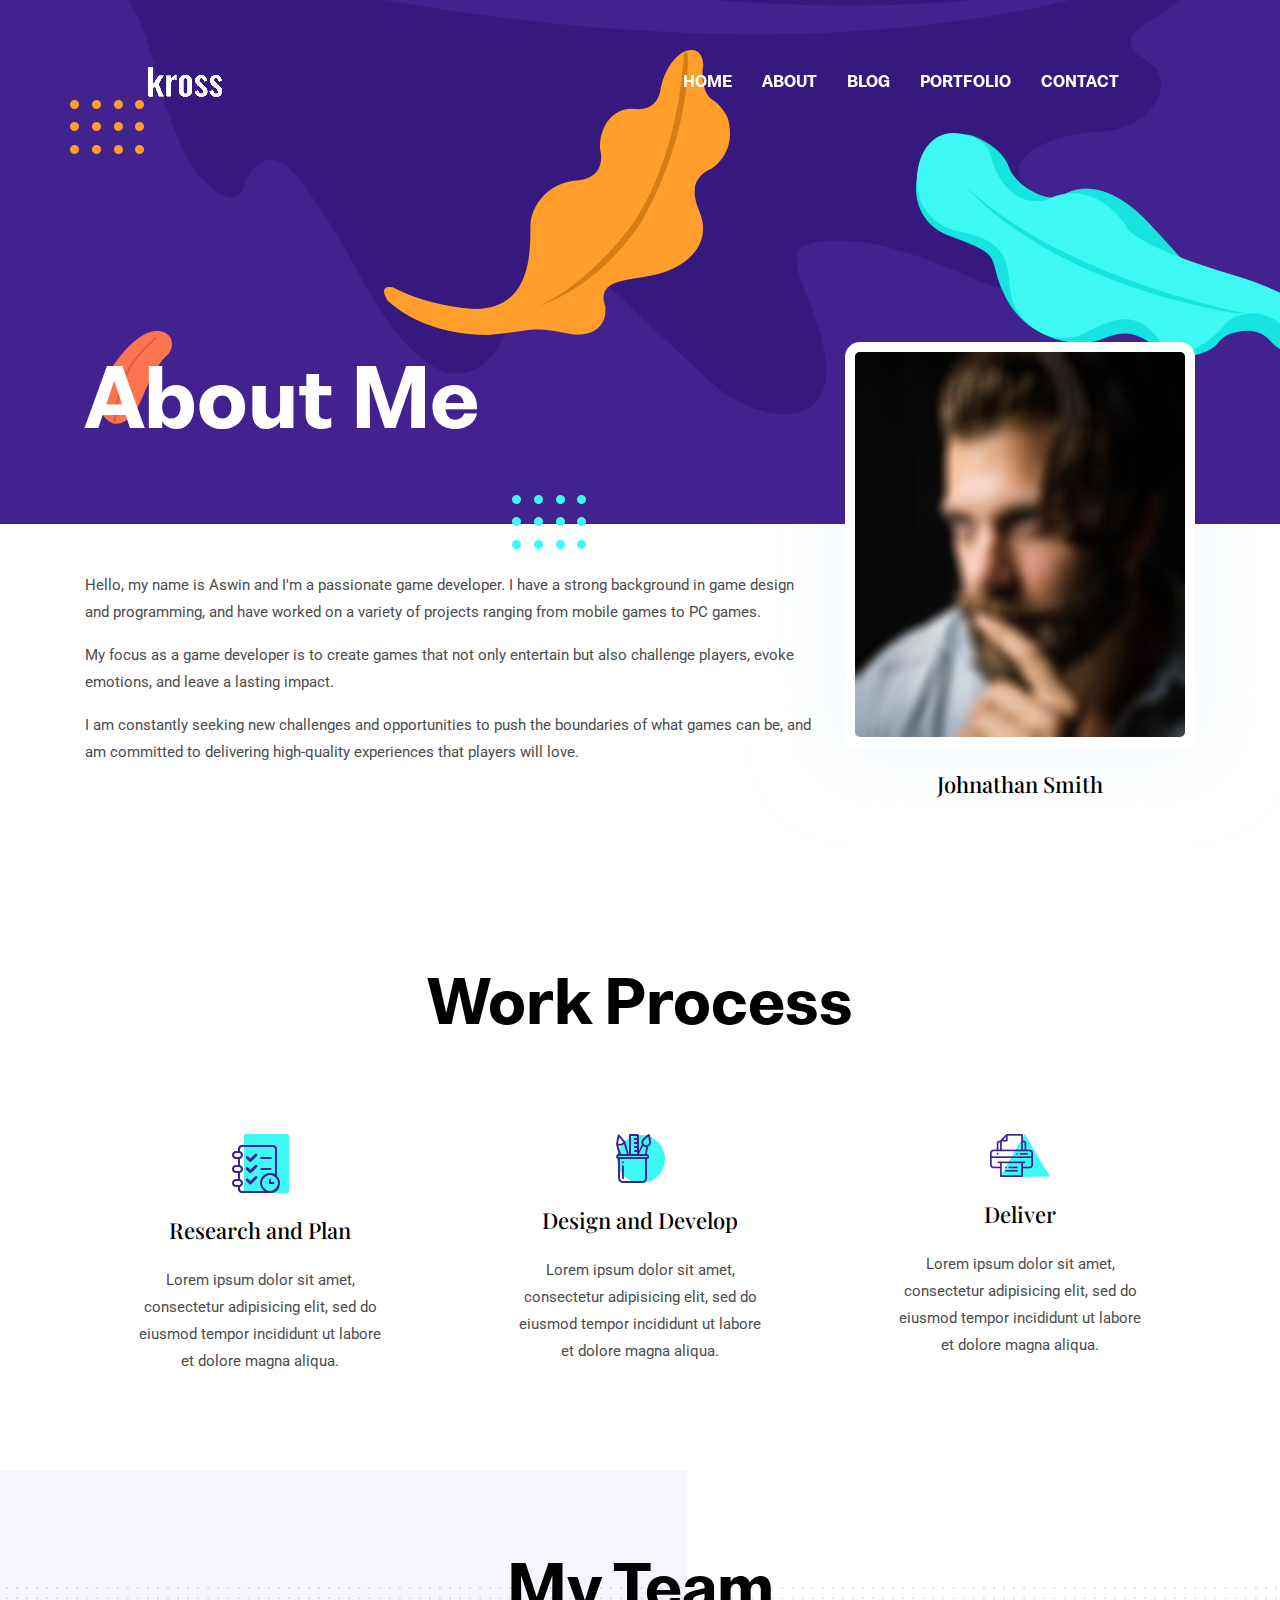
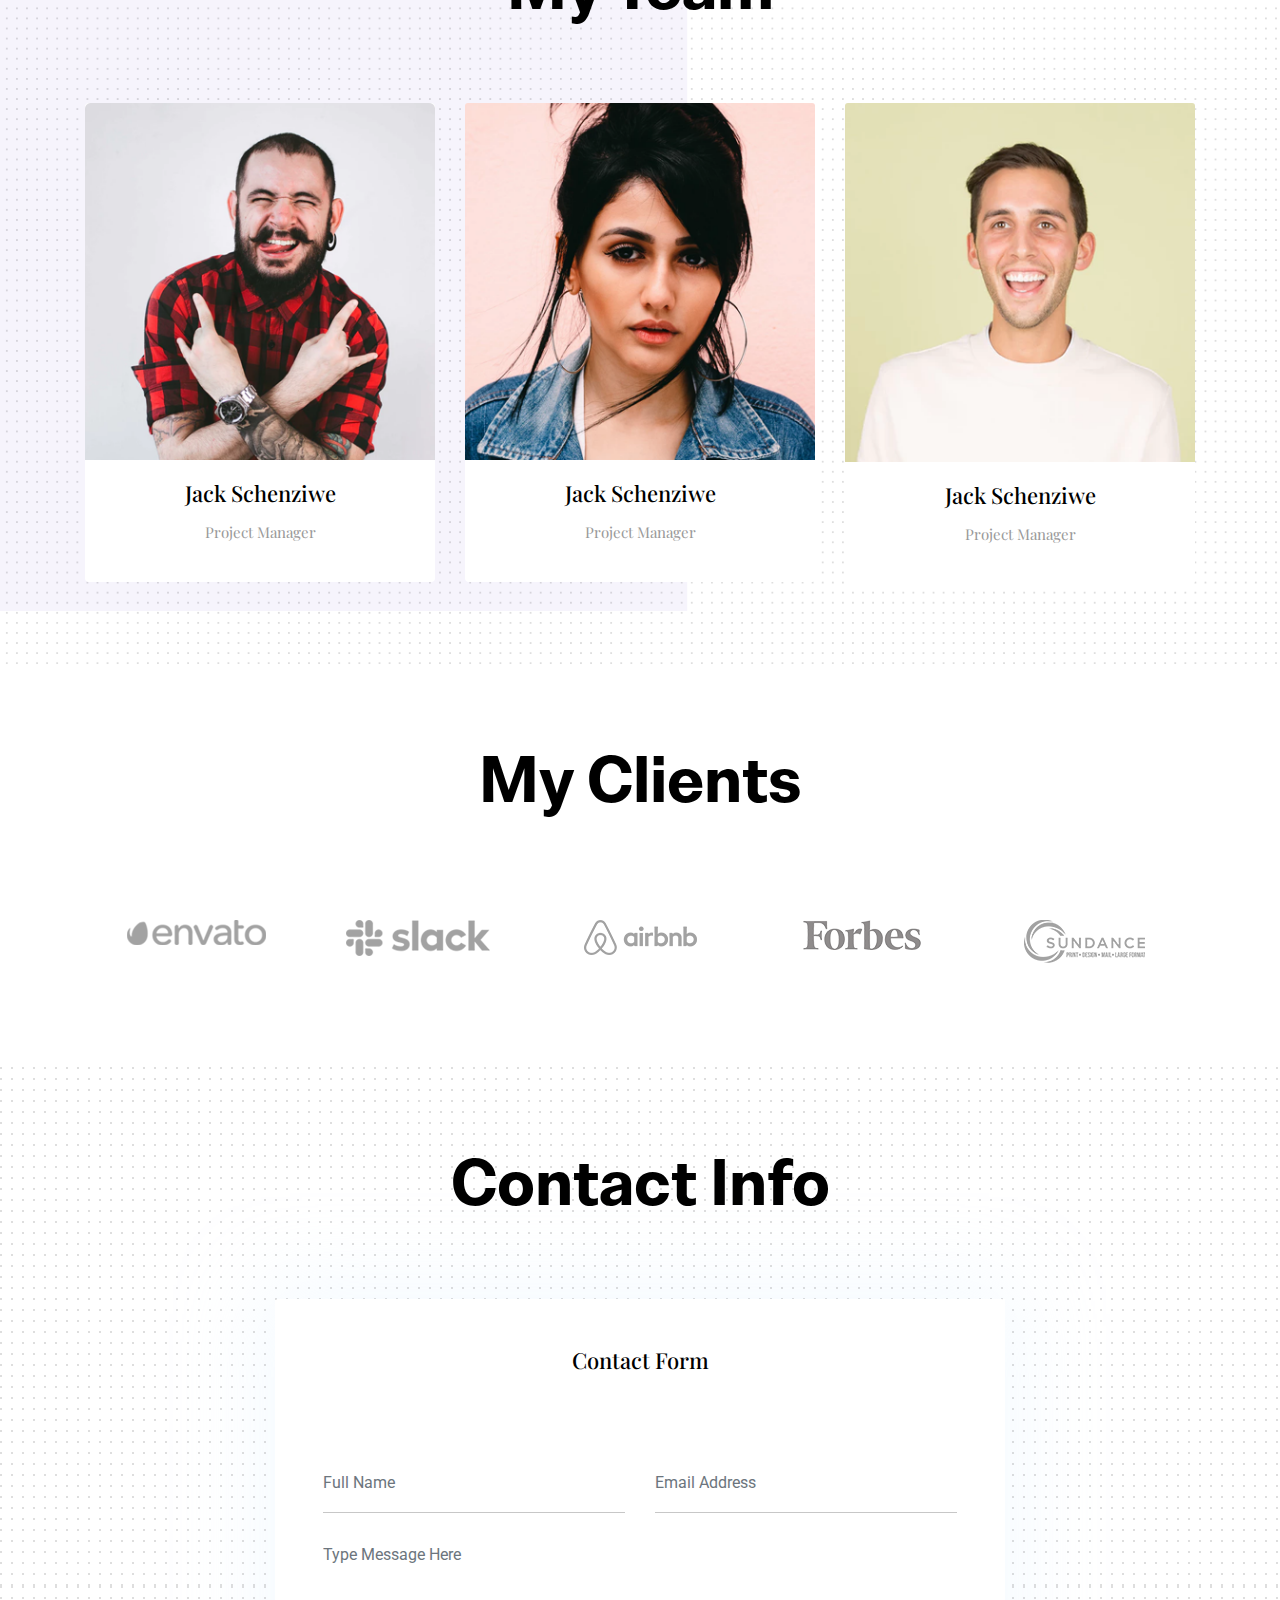
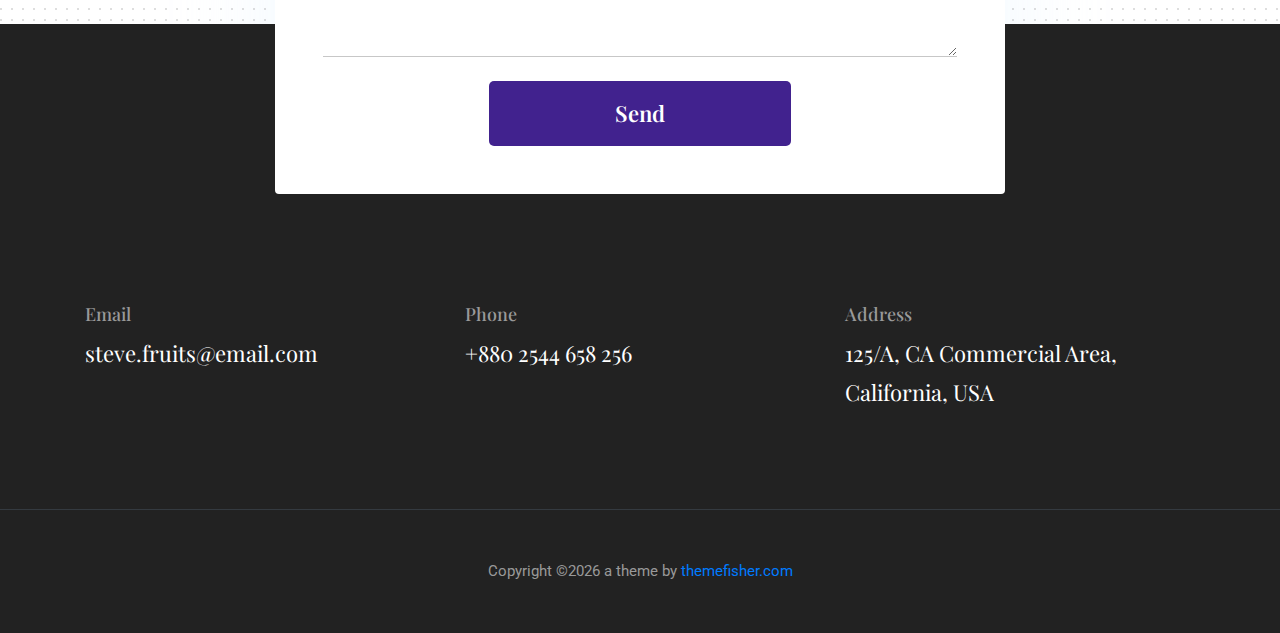
==== commit 1f003e1f: "v3.1" ====
--- a/about.html
+++ b/about.html
@@ -83,20 +83,28 @@
   <div class="container">
     <div class="row">
       <div class="col-md-8">
-        <p>Lorem ipsum dolor sit amet, consectetur adipisicing elit, sed do eiusmod tempor incididunt ut labore et
-          dolore magna aliqua. Ut enim ad minim veniam, quis nostrud exercitation ullamco laboris nisi ut aliquip ex ea
-          commodo consequat.</p>
-        <p>Duis aute irure dolor in reprehenderit in voluptate velit esse cillum dolore eu fugiat nulla pariatur.
-          Excepteur sint occaecat cupidatat non proident.</p>
-        <p>Deserunt mollit anim id est laborum. Sed ut perspiciatis unde omnis iste natus error sit voluptatem
-          accusantium doloremque laudantium, totam rem aperiam, eaque ipsa quae ab illo inventore veritatis et quasi
-          architecto beatae vitae dicta sunt explicabo. Nemo enim ipsam voluptatem quia.</p>
+        <p>Hello, my name is Aswin and I'm a 
+          passionate game developer. I have a 
+          strong background in game design 
+          and programming, and have worked 
+          on a variety of projects ranging from 
+          mobile games to PC games.</p>
+        <p>My focus as a game developer is to 
+          create games that not only entertain 
+          but also challenge players, evoke 
+          emotions, and leave a lasting impact.</p>
+        <p>I am constantly seeking new 
+          challenges and opportunities to push 
+          the boundaries of what games can 
+          be, and am committed to delivering 
+          high-quality experiences that players 
+          will love.</p>
       </div>
       <div class="col-md-4 text-center drag-lg-top">
         <div class="shadow-down mb-4">
           <img src="images/about/author.jpg" alt="author" class="img-fluid w-100 rounded-lg border-thick border-white">
         </div>
-        <img src="images/about/signature.png" alt="signature" class="img-fluid">
+        <!-- <img src="images/about/signature.png" alt="signature" class="img-fluid"> -->
         <h4>Johnathan Smith</h4>
       </div>
     </div>
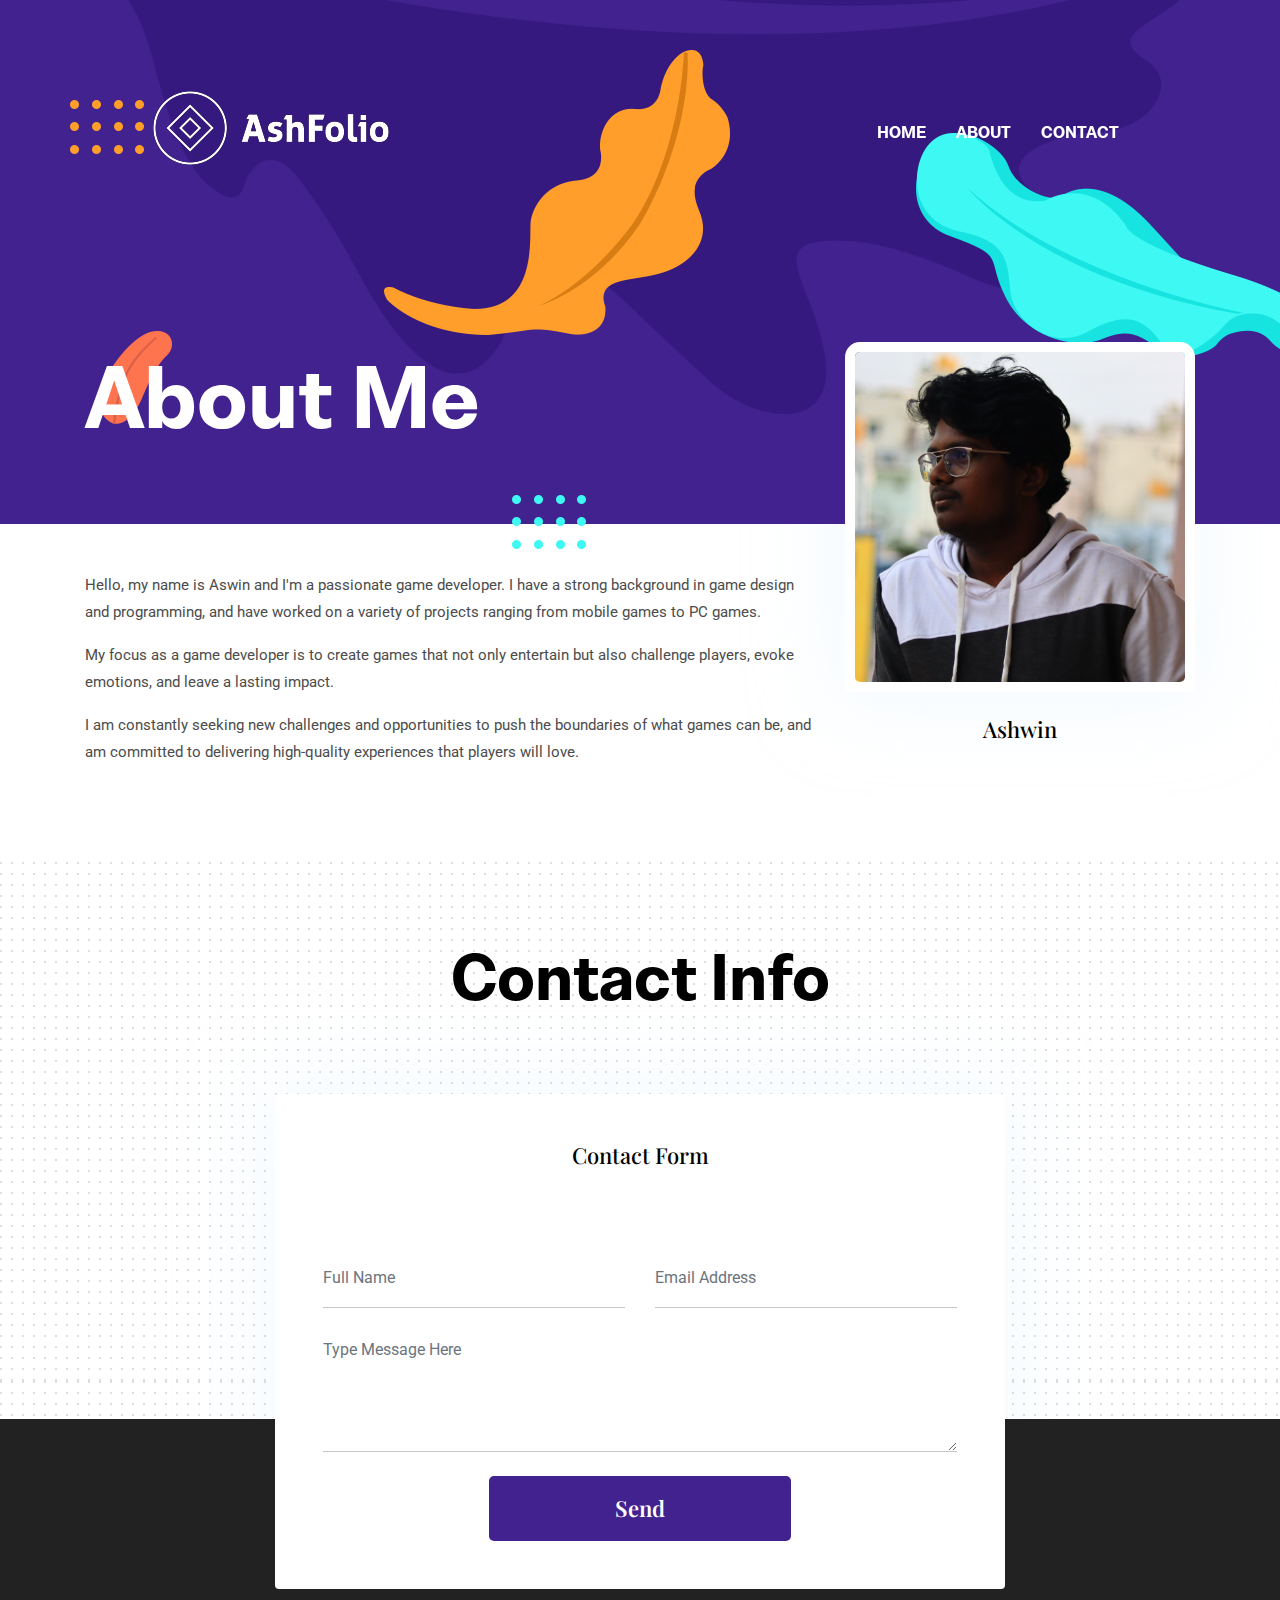
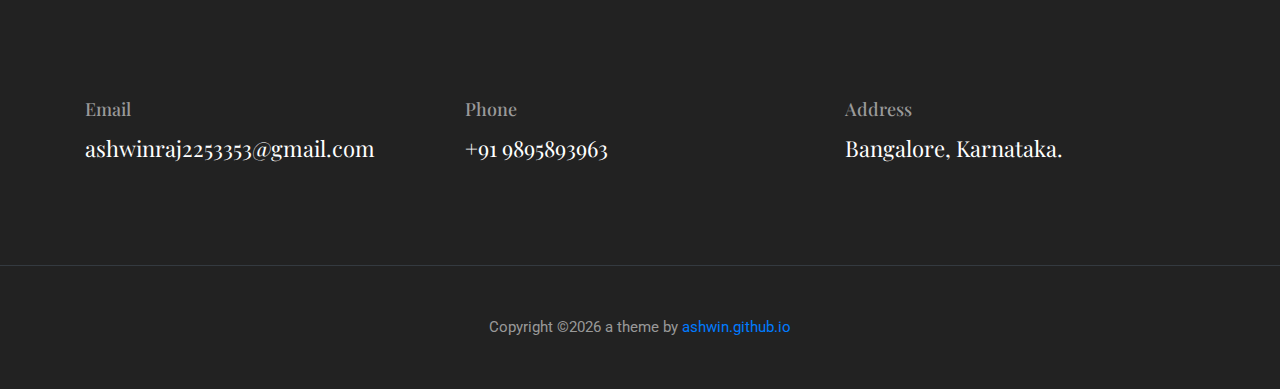
==== commit 72b4f6f3: "v3.2" ====
--- a/about.html
+++ b/about.html
@@ -31,7 +31,7 @@
 
 <header class="navigation fixed-top">
   <nav class="navbar navbar-expand-lg navbar-dark">
-    <a class="navbar-brand font-tertiary h3" href="index.html"><img src="images/logo.png" alt="Myself"></a>
+    <a class="navbar-brand font-tertiary h3" href="index.html"><img src="images/logoOG2.1.png" alt="Myself"></a>
     <button class="navbar-toggler" type="button" data-toggle="collapse" data-target="#navigation"
       aria-controls="navigation" aria-expanded="false" aria-label="Toggle navigation">
       <span class="navbar-toggler-icon"></span>
@@ -45,12 +45,12 @@
         <li class="nav-item">
           <a class="nav-link" href="about.html">about</a>
         </li>
-        <li class="nav-item">
+        <!-- <li class="nav-item">
           <a class="nav-link" href="blog.html">Blog</a>
         </li>
         <li class="nav-item">
           <a class="nav-link" href="portfolio.html">Portfolio</a>
-        </li>
+        </li> -->
         <li class="nav-item">
           <a class="nav-link" href="contact.html">Contact</a>
         </li>
@@ -102,10 +102,10 @@
       </div>
       <div class="col-md-4 text-center drag-lg-top">
         <div class="shadow-down mb-4">
-          <img src="images/about/author.jpg" alt="author" class="img-fluid w-100 rounded-lg border-thick border-white">
+          <img src="images/about/authorOG.jpeg" alt="author" class="img-fluid w-100 rounded-lg border-thick border-white">
         </div>
         <!-- <img src="images/about/signature.png" alt="signature" class="img-fluid"> -->
-        <h4>Johnathan Smith</h4>
+        <h4>Ashwin</h4>
       </div>
     </div>
   </div>
@@ -113,7 +113,7 @@
 <!-- /about -->
 
 <!-- Work Process -->
-<section class="section">
+<!-- <section class="section">
   <div class="container">
     <div class="row justify-content-around">
       <div class="col-lg-12 text-center">
@@ -141,11 +141,11 @@
       </div>
     </div>
   </div>
-</section>
+</section> -->
 <!-- ./Work Process -->
 
 <!-- team -->
-<section class="section bg-cover" data-background="images/backgrounds/team-bg.png">
+<!-- <section class="section bg-cover" data-background="images/backgrounds/team-bg.png">
   <div class="container">
     <div class="row">
       <div class="col-12 text-center">
@@ -180,11 +180,11 @@
       </div>
     </div>
   </div>
-</section>
+</section> -->
 <!-- /team -->
 
 <!-- clients -->
-<section class="section">
+<!-- <section class="section">
   <div class="container">
     <div class="row">
       <div class="col-12 text-center">
@@ -218,7 +218,7 @@
       </div>
     </div>
   </div>
-</section>
+</section> -->
 <!-- /clients -->
 
 <!-- contact -->
@@ -260,15 +260,15 @@
       <div class="row">
         <div class="col-md-4">
           <h5 class="text-light">Email</h5>
-          <p class="text-white paragraph-lg font-secondary">steve.fruits@email.com</p>
+          <p class="text-white paragraph-lg font-secondary">ashwinraj2253353@gmail.com</p>
         </div>
         <div class="col-md-4">
           <h5 class="text-light">Phone</h5>
-          <p class="text-white paragraph-lg font-secondary">+880 2544 658 256</p>
+          <p class="text-white paragraph-lg font-secondary">+91 9895893963</p>
         </div>
         <div class="col-md-4">
           <h5 class="text-light">Address</h5>
-          <p class="text-white paragraph-lg font-secondary">125/A, CA Commercial Area, California, USA</p>
+          <p class="text-white paragraph-lg font-secondary">Bangalore, Karnataka.</p>
         </div>
       </div>
     </div>
@@ -277,7 +277,7 @@
     <p class="mb-0 text-light">Copyright ©<script>
         var CurrentYear = new Date().getFullYear()
         document.write(CurrentYear)
-      </script> a theme by <a href="themefisher.com">themefisher.com</a></p>
+      </script> a theme by <a href="themefisher.com">ashwin.github.io</a></p>
   </div>
 </footer>
 <!-- /footer -->
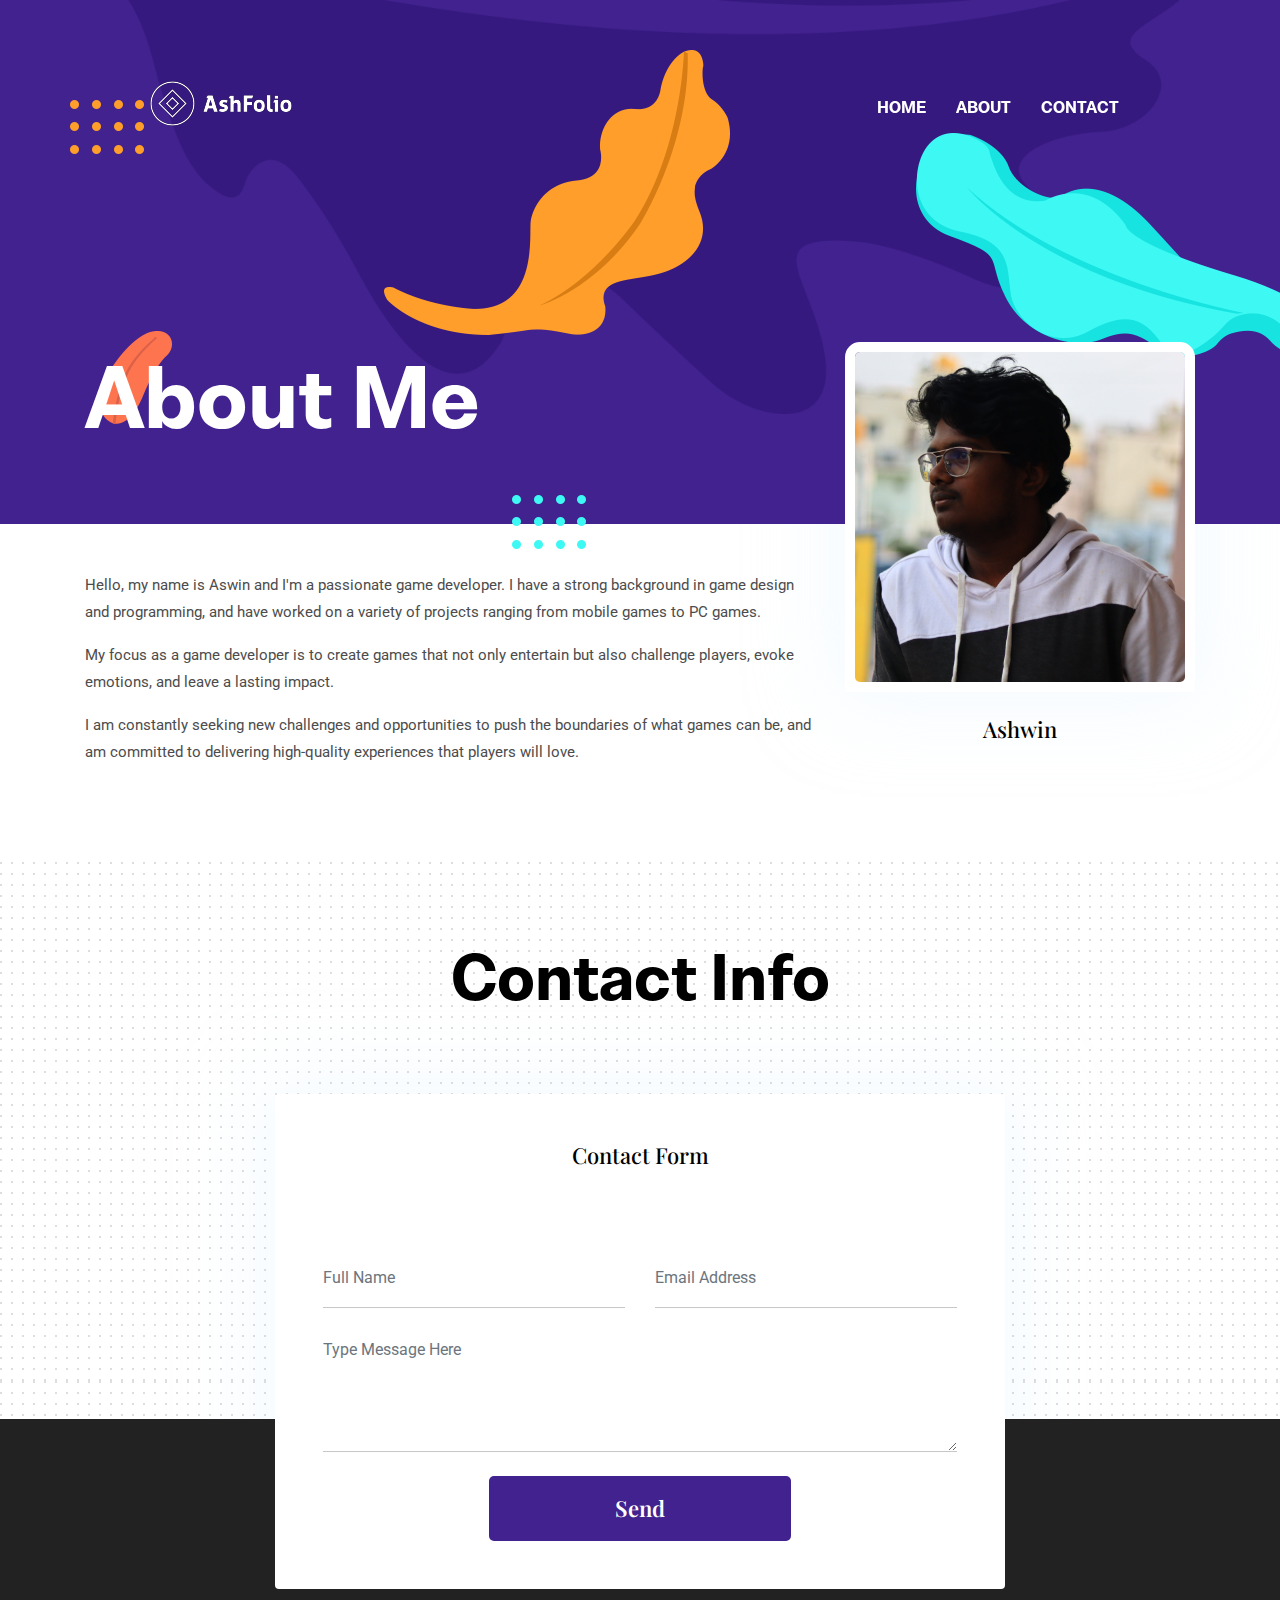
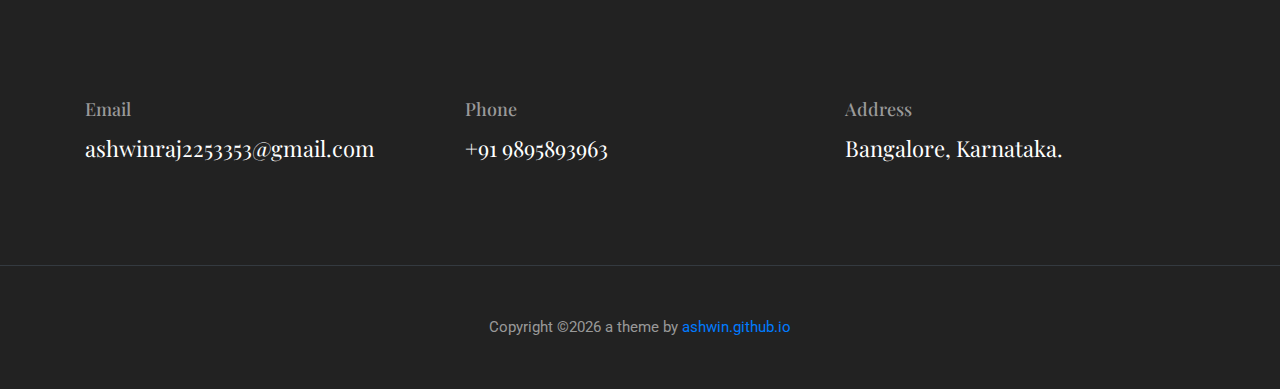
==== commit 55930a50: "v3.2.1" ====
--- a/about.html
+++ b/about.html
@@ -31,7 +31,7 @@
 
 <header class="navigation fixed-top">
   <nav class="navbar navbar-expand-lg navbar-dark">
-    <a class="navbar-brand font-tertiary h3" href="index.html"><img src="images/logoOG2.1.png" alt="Myself"></a>
+    <a class="navbar-brand font-tertiary h3" href="index.html"><img src="images/logoOG2.3.png" alt="Myself"></a>
     <button class="navbar-toggler" type="button" data-toggle="collapse" data-target="#navigation"
       aria-controls="navigation" aria-expanded="false" aria-label="Toggle navigation">
       <span class="navbar-toggler-icon"></span>
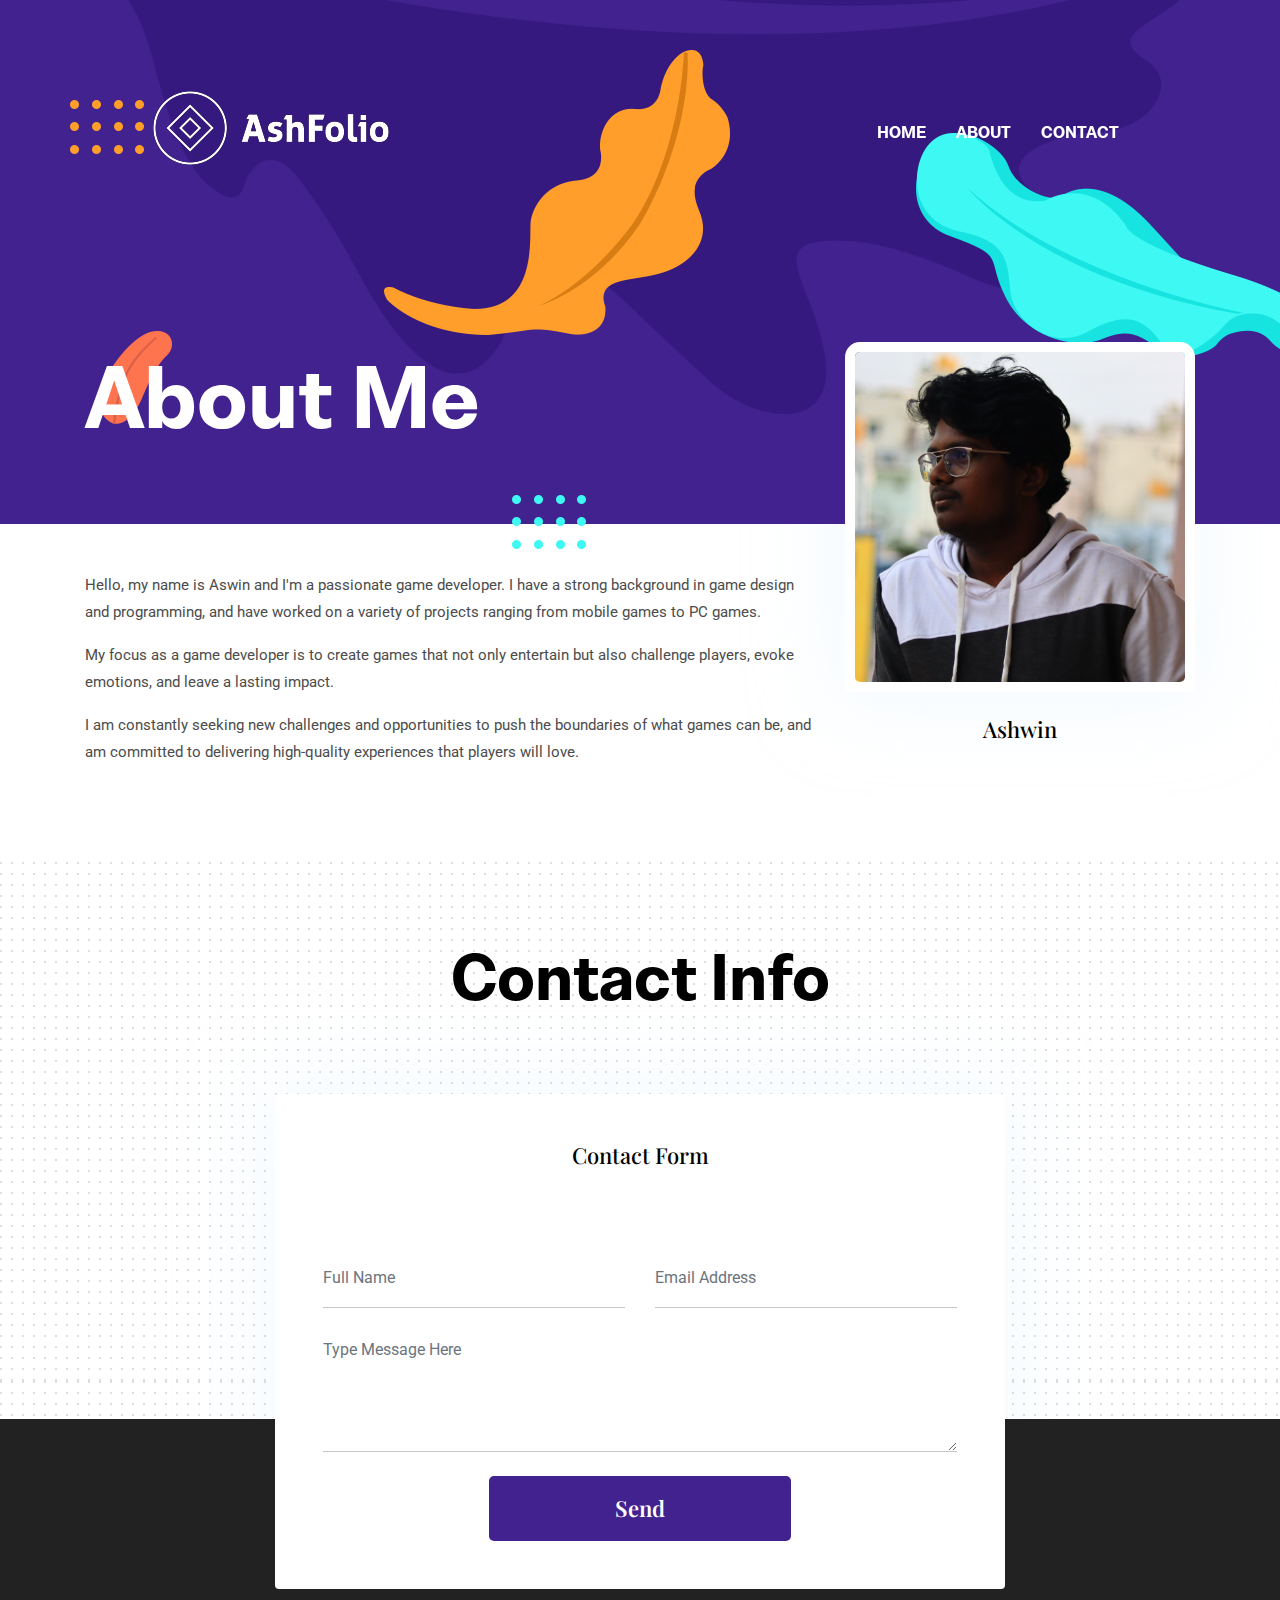
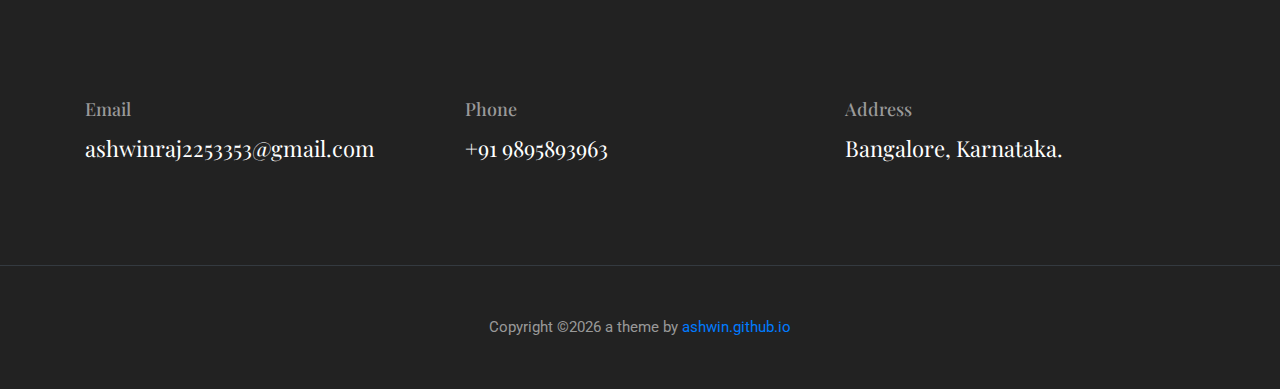
==== commit 6661697e: "Update about.html" ====
--- a/about.html
+++ b/about.html
@@ -31,7 +31,7 @@
 
 <header class="navigation fixed-top">
   <nav class="navbar navbar-expand-lg navbar-dark">
-    <a class="navbar-brand font-tertiary h3" href="index.html"><img src="images/logoOG2.3.png" alt="Myself"></a>
+    <a class="navbar-brand font-tertiary h3" href="index.html"><img src="images/logoOG2.1.png" alt="Myself"></a>
     <button class="navbar-toggler" type="button" data-toggle="collapse" data-target="#navigation"
       aria-controls="navigation" aria-expanded="false" aria-label="Toggle navigation">
       <span class="navbar-toggler-icon"></span>
